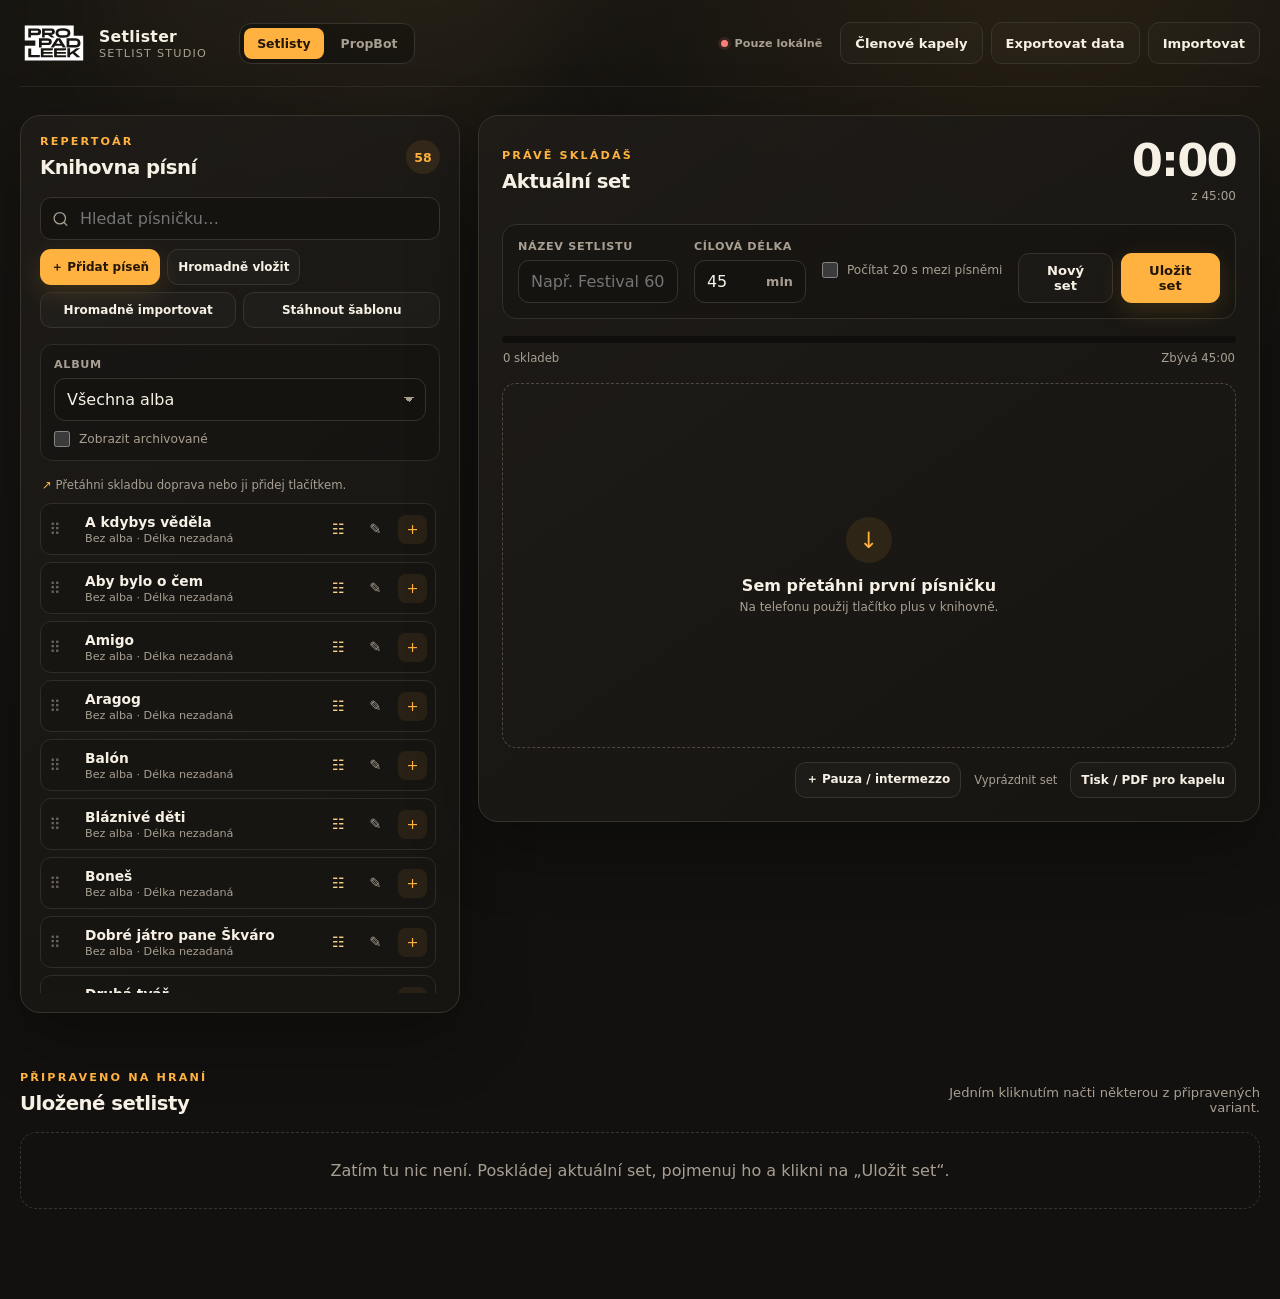
==== setlister/index.html @ b0d1a2d7 "Add PropBot concert index and private chat history" ====
<!doctype html>
<html lang="cs">
<head>
  <meta charset="utf-8">
  <meta name="viewport" content="width=device-width, initial-scale=1">
  <meta name="theme-color" content="#12110f">
  <meta name="description" content="Lokální plánovač koncertních setlistů.">
  <title>Setlister — plánovač setlistů</title>
  <link rel="icon" href="assets/favicon.svg?v=0.3.1" type="image/svg+xml">
  <link rel="stylesheet" href="styles.css?v=0.3.1">
</head>
<body>
  <div class="stage-light" aria-hidden="true"></div>

  <header class="topbar">
    <a class="brand" href="index.html" aria-label="Setlister — domů">
      <img class="brand-logo" src="assets/logo.svg?v=0.3.1" alt="Logo kapely">
      <span>
        <strong>Setlister</strong>
        <small>Setlist studio</small>
      </span>
    </a>
    <nav class="main-nav" aria-label="Hlavní navigace">
      <a href="index.html" class="active" aria-current="page">Setlisty</a>
      <a href="ask.html">PropBot</a>
    </nav>
    <div class="top-actions">
      <span class="sync-status" id="syncStatus" data-state="connecting">Připojuji…</span>
      <button class="button button-ghost" id="manageMembers" type="button">Členové kapely</button>
      <button class="button button-ghost" id="exportData" type="button">Exportovat data</button>
      <label class="button button-ghost file-button">
        Importovat
        <input id="importData" type="file" accept="application/json,.json">
      </label>
    </div>
  </header>

  <main class="page-shell">
    <div class="workspace">
      <aside class="library panel" aria-labelledby="libraryTitle">
        <div class="panel-heading">
          <div>
            <p class="eyebrow">Repertoár</p>
            <h2 id="libraryTitle">Knihovna písní</h2>
          </div>
          <span class="count-badge" id="songLibraryCount">0</span>
        </div>

        <div class="search-wrap">
          <svg aria-hidden="true" viewBox="0 0 24 24"><path d="m21 21-4.35-4.35m2.35-5.65a8 8 0 1 1-16 0 8 8 0 0 1 16 0Z"/></svg>
          <input id="songSearch" type="search" autocomplete="off" placeholder="Hledat písničku…" aria-label="Hledat v knihovně písní">
        </div>

        <div class="library-actions">
          <button class="button button-small button-primary" id="addSong" type="button">＋ Přidat píseň</button>
          <button class="button button-small button-ghost" id="bulkAdd" type="button">Hromadně vložit</button>
        </div>
        <div class="library-import-actions">
          <button class="button button-small button-ghost" id="bulkImport" type="button">Hromadně importovat</button>
          <a class="button button-small button-ghost" href="assets/setlister-sablona-repertoaru.xlsx" download>Stáhnout šablonu</a>
          <input id="bulkImportFile" type="file" accept=".xlsx,application/vnd.openxmlformats-officedocument.spreadsheetml.sheet" hidden>
        </div>

        <div class="library-filters">
          <label class="field album-filter-field">
            <span>Album</span>
            <select id="albumFilter" aria-label="Filtrovat podle alba">
              <option value="">Všechna alba</option>
            </select>
          </label>
          <label class="check-field">
            <input id="showArchived" type="checkbox">
            <span>Zobrazit archivované</span>
          </label>
        </div>

        <p class="drag-tip"><span aria-hidden="true">↗</span> Přetáhni skladbu doprava nebo ji přidej tlačítkem.</p>
        <div class="song-library" id="songLibrary" aria-live="polite"></div>
      </aside>

      <section class="current-set panel" aria-labelledby="currentSetTitle">
        <div class="set-summary">
          <div>
            <p class="eyebrow">Právě skládáš</p>
            <h2 id="currentSetTitle">Aktuální set</h2>
          </div>
          <div class="time-total">
            <strong id="totalTime">0:00</strong>
            <span id="targetStatus">z 45:00</span>
          </div>
        </div>

        <div class="set-controls" aria-label="Nastavení aktuálního setlistu">
          <label class="field set-name-field">
            <span>Název setlistu</span>
            <input id="setName" type="text" maxlength="80" placeholder="Např. Festival 60 min">
          </label>
          <label class="field target-field">
            <span>Cílová délka</span>
            <span class="input-suffix">
              <input id="targetMinutes" type="number" min="1" max="600" step="1" inputmode="numeric" value="45">
              <b>min</b>
            </span>
          </label>
          <label class="check-field gap-control">
            <input id="includeGaps" type="checkbox">
            <span>Počítat 20 s mezi písněmi</span>
          </label>
          <div class="toolbar-buttons">
            <button class="button button-ghost" id="newSet" type="button">Nový set</button>
            <button class="button button-primary" id="saveSet" type="button">Uložit set</button>
          </div>
        </div>

        <div class="progress" aria-hidden="true">
          <span id="progressBar"></span>
        </div>
        <div class="set-meta">
          <span id="setCount">0 skladeb</span>
          <span id="timeDifference">Zbývá 45:00</span>
        </div>

        <ol class="set-list" id="setList" aria-live="polite"></ol>

        <div class="empty-set" id="emptySet">
          <span class="empty-icon" aria-hidden="true">↓</span>
          <strong>Sem přetáhni první písničku</strong>
          <p>Na telefonu použij tlačítko plus v knihovně.</p>
        </div>

        <div class="set-footer">
          <p id="unknownDurations"></p>
          <div class="set-footer-actions">
            <button class="button button-small button-ghost" id="addInterlude" type="button">＋ Pauza / intermezzo</button>
            <button class="text-button danger" id="clearSet" type="button">Vyprázdnit set</button>
            <button class="button button-small button-ghost" id="exportSet" type="button">Tisk / PDF pro kapelu</button>
          </div>
        </div>
      </section>
    </div>

    <section class="saved-section" aria-labelledby="savedTitle">
      <div class="section-heading">
        <div>
          <p class="eyebrow">Připraveno na hraní</p>
          <h2 id="savedTitle">Uložené setlisty</h2>
        </div>
        <p>Jedním kliknutím načti některou z připravených variant.</p>
      </div>
      <div class="saved-grid" id="savedSets"></div>
    </section>
  </main>

  <dialog id="songDialog" class="modal">
    <form method="dialog" id="songForm">
      <div class="modal-heading">
        <div>
          <p class="eyebrow">Repertoár</p>
          <h2 id="songDialogTitle">Přidat píseň</h2>
        </div>
        <button class="modal-close" value="cancel" aria-label="Zavřít" type="submit">×</button>
      </div>
      <label class="field">
        <span>Název písně</span>
        <input id="songTitle" type="text" maxlength="100" required autocomplete="off">
      </label>
      <label class="field song-album-field">
        <span>Album</span>
        <input id="songAlbum" type="text" maxlength="100" placeholder="Např. První deska" autocomplete="off">
      </label>
      <div class="duration-fields">
        <label class="field">
          <span>Minuty</span>
          <input id="songMinutes" type="number" min="0" max="59" value="3" inputmode="numeric" required>
        </label>
        <span class="duration-separator">:</span>
        <label class="field">
          <span>Sekundy</span>
          <input id="songSeconds" type="number" min="0" max="59" value="30" inputmode="numeric" required>
        </label>
      </div>
      <p class="form-error" id="songError" role="alert"></p>
      <div class="modal-actions">
        <button class="button button-danger" id="deleteSong" value="delete" type="submit" hidden>Smazat píseň</button>
        <button class="button button-danger archive-song-button" id="archiveSong" value="archive" type="submit" hidden>Archivovat píseň</button>
        <button class="button button-ghost" value="cancel" type="submit">Zrušit</button>
        <button class="button button-primary" id="confirmSong" value="default" type="submit">Uložit píseň</button>
      </div>
    </form>
  </dialog>

  <dialog id="interludeDialog" class="modal">
    <form method="dialog" id="interludeForm">
      <div class="modal-heading">
        <div>
          <p class="eyebrow">Průběh koncertu</p>
          <h2>Přidat pauzu / intermezzo</h2>
        </div>
        <button class="modal-close" value="cancel" aria-label="Zavřít" type="submit">×</button>
      </div>
      <label class="field">
        <span>Název</span>
        <input id="interludeTitle" type="text" maxlength="100" value="Pauza" placeholder="Např. Moderování, výměna nástrojů">
      </label>
      <div class="duration-fields">
        <label class="field">
          <span>Minuty</span>
          <input id="interludeMinutes" type="number" min="0" max="59" value="1" inputmode="numeric" required>
        </label>
        <span class="duration-separator">:</span>
        <label class="field">
          <span>Sekundy</span>
          <input id="interludeSeconds" type="number" min="0" max="59" value="0" inputmode="numeric" required>
        </label>
      </div>
      <p class="form-error" id="interludeError" role="alert"></p>
      <div class="modal-actions">
        <button class="button button-ghost" value="cancel" type="submit">Zrušit</button>
        <button class="button button-primary" value="default" type="submit">Přidat do setu</button>
      </div>
    </form>
  </dialog>

  <dialog id="bulkDialog" class="modal modal-wide">
    <form method="dialog" id="bulkForm">
      <div class="modal-heading">
        <div>
          <p class="eyebrow">Rychlé naplnění</p>
          <h2>Hromadně vložit písně</h2>
        </div>
        <button class="modal-close" value="cancel" aria-label="Zavřít" type="submit">×</button>
      </div>
      <p class="modal-help">Každou píseň dej na nový řádek ve formátu <code>Název | 3:45 | Album</code>. Čas i album můžeš vynechat.</p>
      <label class="field">
        <span>Seznam písní</span>
        <textarea id="bulkSongs" rows="10" placeholder="Nová píseň | 3:45 | První deska&#10;Druhá píseň | 4:10 | Druhá deska&#10;Intro"></textarea>
      </label>
      <p class="form-error" id="bulkError" role="alert"></p>
      <div class="modal-actions">
        <button class="button button-ghost" value="cancel" type="submit">Zrušit</button>
        <button class="button button-primary" value="default" type="submit">Přidat do knihovny</button>
      </div>
    </form>
  </dialog>

  <dialog id="notesDialog" class="modal modal-wide notes-modal">
    <form method="dialog" id="notesForm">
      <div class="modal-heading">
        <div>
          <p class="eyebrow">Individuální příprava</p>
          <h2 id="notesSongTitle">Poznámky ke skladbě</h2>
        </div>
        <button class="modal-close" value="cancel" aria-label="Zavřít" type="submit">×</button>
      </div>

      <div class="member-tabs" id="memberTabs" role="tablist" aria-label="Členové kapely"></div>

      <div class="member-note-form">
        <label class="field" id="noteCapoField">
          <span>Kapo</span>
          <select id="noteCapo">
            <option value="K0">K0</option>
            <option value="K1">K1</option>
            <option value="K2">K2</option>
            <option value="K3">K3</option>
            <option value="K4">K4</option>
            <option value="K5">K5</option>
            <option value="K6">K6</option>
            <option value="K7">K7</option>
            <option value="K8">K8</option>
            <option value="K9">K9</option>
            <option value="K10">K10</option>
            <option value="K11">K11</option>
            <option value="K12">K12</option>
          </select>
        </label>
        <label class="field" id="noteInstrumentField">
          <span>Nástroj</span>
          <select id="noteInstrument"></select>
        </label>
        <label class="field" id="noteSoundField">
          <span>Zvuk / preset</span>
          <input id="noteSound" type="text" maxlength="100" placeholder="Např. Preset 12 — Crunch" autocomplete="off">
        </label>
        <label class="field note-text-field">
          <span>Vlastní pokyn</span>
          <textarea id="noteText" rows="3" maxlength="500" placeholder="Např. náklep, podat kytaru nebo jiný pokyn ke skladbě"></textarea>
        </label>
      </div>

      <p class="note-help" id="noteTransitionHelp">Aplikace hlídá poslední kapo každého nástroje a potřebnou změnu automaticky vloží mezi skladby.</p>
      <div class="modal-actions">
        <button class="button button-ghost" value="cancel" type="submit">Zrušit</button>
        <button class="button button-primary" value="default" type="submit">Uložit poznámky</button>
      </div>
    </form>
  </dialog>

  <dialog id="membersDialog" class="modal modal-wide">
    <form method="dialog" id="membersForm">
      <div class="modal-heading">
        <div>
          <p class="eyebrow">Kapela</p>
          <h2>Členové kapely</h2>
        </div>
        <button class="modal-close" value="cancel" aria-label="Zavřít" type="submit">×</button>
      </div>
      <p class="modal-help">U každého člena nastav jméno, výchozí nástroj a případně další nástroje. Výchozí nástroj se použije, pokud u skladby není vybraná změna.</p>
      <div class="member-rows" id="memberRows"></div>
      <button class="button button-small button-ghost add-member-button" id="addMember" type="button">＋ Přidat člena</button>
      <p class="form-error" id="membersError" role="alert"></p>
      <div class="modal-actions">
        <button class="button button-ghost" value="cancel" type="submit">Zrušit</button>
        <button class="button button-primary" value="default" type="submit">Uložit členy</button>
      </div>
    </form>
  </dialog>

  <dialog id="exportDialog" class="modal modal-wide">
    <form method="dialog" id="exportForm">
      <div class="modal-heading">
        <div>
          <p class="eyebrow">Tisk a PDF</p>
          <h2>Exportovat setlist</h2>
        </div>
        <button class="modal-close" value="cancel" aria-label="Zavřít" type="submit">×</button>
      </div>

      <fieldset class="export-options">
        <legend>Typ sestavy</legend>
        <label class="option-card">
          <input type="radio" name="exportMode" value="individual" checked>
          <span><strong>Individuální stránky</strong><small>Zaškrtnutí členové dostanou stránku se svými poznámkami. Pro ostatní se automaticky navrhnou čisté kopie.</small></span>
        </label>
        <label class="option-card">
          <input type="radio" name="exportMode" value="common">
          <span><strong>Pouze čistý setlist</strong><small>Bez individuálních pokynů. Výchozí počet je 6 kusů.</small></span>
        </label>
      </fieldset>

      <fieldset class="export-members" id="exportMembersFieldset">
        <legend>Kdo dostane individuální stránku</legend>
        <div class="export-member-list" id="exportMemberList"></div>
      </fieldset>

      <label class="clean-copy-control" for="cleanCopyCount">
        <span><strong>Počet čistých setlistů</strong><small>Bez poznámek a osobních pokynů.</small></span>
        <input id="cleanCopyCount" type="number" min="0" max="50" step="1" value="0">
      </label>
      <p class="modal-help export-help">Pokud vestavěný prohlížeč neotevře tiskové okno, stáhni tiskovou sestavu. V otevřeném souboru pak zvolíš Tisk / Uložit jako PDF.</p>
      <p class="form-error" id="exportError" role="alert"></p>
      <div class="modal-actions">
        <button class="button button-ghost" value="cancel" type="submit">Zrušit</button>
        <button class="button button-ghost" id="downloadPrintFile" type="button">Stáhnout tiskovou sestavu</button>
        <button class="button button-primary" value="default" type="submit">Tisk / uložit PDF</button>
      </div>
    </form>
  </dialog>

  <div id="printArea" aria-hidden="true"></div>

  <div class="toast" id="toast" role="status" aria-live="polite"></div>
  <script src="assets/vendor/spreadsheet-reader.js?v=0.3.1"></script>
  <script src="app.js?v=0.3.1"></script>
</body>
</html>
---- setlister/styles.css ----
:root {
  color-scheme: dark;
  --bg: #12110f;
  --panel: #1b1916;
  --panel-soft: #211e1a;
  --panel-raised: #29251f;
  --line: #38332b;
  --line-bright: #51493d;
  --text: #f7f0e4;
  --muted: #a89f92;
  --accent: #ffb23f;
  --accent-light: #ffd18b;
  --accent-ink: #251708;
  --green: #70d9a0;
  --danger: #ff817a;
  --shadow: 0 24px 70px rgb(0 0 0 / 32%);
  --radius: 20px;
}

* { box-sizing: border-box; }

[hidden] { display: none !important; }

html { scroll-behavior: smooth; }

body {
  margin: 0;
  min-width: 320px;
  min-height: 100vh;
  color: var(--text);
  background:
    radial-gradient(circle at 82% -5%, rgb(255 178 63 / 9%), transparent 31rem),
    linear-gradient(150deg, #171511 0%, var(--bg) 45%);
  font-family: Inter, ui-sans-serif, system-ui, -apple-system, BlinkMacSystemFont, "Segoe UI", sans-serif;
}

button, input, textarea, select { font: inherit; }
button, label.file-button { -webkit-tap-highlight-color: transparent; }
button { cursor: pointer; }

.stage-light {
  position: fixed;
  z-index: -1;
  top: -260px;
  left: 7vw;
  width: 420px;
  height: 660px;
  opacity: .18;
  pointer-events: none;
  transform: rotate(20deg);
  background: linear-gradient(to bottom, rgb(255 193 91 / 65%), transparent 76%);
  filter: blur(70px);
}

.topbar {
  display: flex;
  align-items: center;
  justify-content: space-between;
  width: min(1320px, calc(100% - 40px));
  margin: 0 auto;
  padding: 22px 0;
  border-bottom: 1px solid rgb(255 255 255 / 7%);
}

.brand {
  display: inline-flex;
  align-items: center;
  gap: 11px;
  color: var(--text);
  text-decoration: none;
}

.brand-logo {
  display: block;
  width: 68px;
  height: 42px;
  object-fit: contain;
}

.brand strong, .brand small { display: block; }
.brand strong { font-size: .98rem; letter-spacing: .02em; }
.brand small { margin-top: 1px; color: var(--muted); font-size: .7rem; letter-spacing: .11em; text-transform: uppercase; }

.top-actions { display: flex; flex-wrap: wrap; justify-content: flex-end; gap: 8px; }
.main-nav { display: flex; align-items: center; gap: 4px; margin: 0 auto 0 32px; padding: 4px; border: 1px solid var(--line); border-radius: 12px; background: rgb(10 9 8 / 35%); }
.main-nav a { border-radius: 8px; padding: 8px 13px; color: var(--muted); font-size: .78rem; font-weight: 800; text-decoration: none; }
.main-nav a:hover { color: var(--text); }
.main-nav a.active { color: var(--accent-ink); background: var(--accent); }
.sync-status { display: inline-flex; min-height: 42px; align-items: center; gap: 7px; padding: 0 10px; color: var(--muted); font-size: .7rem; font-weight: 750; }
.sync-status::before { width: 7px; height: 7px; border-radius: 50%; background: #8d857a; content: ""; box-shadow: 0 0 0 3px rgb(141 133 122 / 12%); }
.sync-status[data-state="online"]::before { background: var(--green); box-shadow: 0 0 0 3px rgb(112 217 160 / 12%); }
.sync-status[data-state="saving"]::before { background: var(--accent); box-shadow: 0 0 0 3px rgb(255 178 63 / 13%); }
.sync-status[data-state="offline"]::before { background: var(--danger); box-shadow: 0 0 0 3px rgb(255 129 122 / 12%); }
.file-button { position: relative; overflow: hidden; cursor: pointer; }
.file-button input { position: absolute; width: 1px; height: 1px; opacity: 0; }

.page-shell {
  width: min(1320px, calc(100% - 40px));
  margin: 0 auto;
  padding: 28px 0 90px;
}

.eyebrow {
  margin: 0 0 8px;
  color: var(--accent);
  font-size: .7rem;
  font-weight: 850;
  letter-spacing: .19em;
  text-transform: uppercase;
}

h2, p { margin-top: 0; }
h2 { margin-bottom: 0; font-size: 1.23rem; letter-spacing: -.025em; }

.panel {
  border: 1px solid var(--line);
  border-radius: var(--radius);
  background: linear-gradient(145deg, rgb(31 28 24 / 96%), rgb(23 21 18 / 98%));
  box-shadow: var(--shadow);
}

.set-controls {
  display: grid;
  grid-template-columns: minmax(160px, 1fr) 112px minmax(145px, auto) auto;
  align-items: end;
  gap: 16px;
  margin: 21px 0 0;
  padding: 15px;
  border: 1px solid #332f29;
  border-radius: 14px;
  background: rgb(10 9 8 / 23%);
}
.gap-control { align-self: center; padding-bottom: 2px; }

.field { display: grid; gap: 7px; }
.field > span:first-child { color: var(--muted); font-size: .7rem; font-weight: 750; letter-spacing: .06em; text-transform: uppercase; }

input, textarea, select {
  width: 100%;
  border: 1px solid var(--line);
  border-radius: 11px;
  padding: 11px 12px;
  color: var(--text);
  background: #141310;
  outline: none;
  transition: border-color .16s ease, box-shadow .16s ease;
}

input:focus, textarea:focus { border-color: var(--accent); box-shadow: 0 0 0 3px rgb(255 178 63 / 10%); }
textarea { resize: vertical; line-height: 1.5; }
select {
  appearance: none;
  padding-right: 32px;
  background-image:
    linear-gradient(45deg, transparent 50%, var(--muted) 50%),
    linear-gradient(135deg, var(--muted) 50%, transparent 50%);
  background-position: calc(100% - 16px) 50%, calc(100% - 11px) 50%;
  background-repeat: no-repeat;
  background-size: 5px 5px, 5px 5px;
}
.input-suffix { position: relative; display: block; }
.input-suffix input { padding-right: 48px; }
.input-suffix b { position: absolute; top: 50%; right: 13px; color: var(--muted); font-size: .8rem; transform: translateY(-50%); }

.autocomplete { position: relative; min-width: 0; }
.autocomplete-menu {
  position: absolute;
  z-index: 30;
  top: calc(100% + 6px);
  right: 0;
  left: 0;
  max-height: 218px;
  overflow-y: auto;
  border: 1px solid var(--line-bright);
  border-radius: 12px;
  padding: 5px;
  background: #201d19;
  box-shadow: 0 18px 45px rgb(0 0 0 / 55%);
  scrollbar-color: var(--line-bright) transparent;
}
.autocomplete-menu[hidden] { display: none; }
.autocomplete-option {
  display: block;
  width: 100%;
  border: 0;
  border-radius: 8px;
  padding: 9px 10px;
  color: var(--text);
  background: transparent;
  font-size: .8rem;
  line-height: 1.25;
  text-align: left;
  cursor: pointer;
}
.autocomplete-option:hover, .autocomplete-option.active {
  color: var(--accent-ink);
  background: var(--accent);
}

.button {
  display: inline-flex;
  min-height: 42px;
  align-items: center;
  justify-content: center;
  border: 1px solid transparent;
  border-radius: 11px;
  padding: 9px 14px;
  color: var(--text);
  background: transparent;
  font-size: .82rem;
  font-weight: 800;
  text-decoration: none;
  transition: transform .15s ease, border-color .15s ease, background .15s ease;
}

.button:hover { transform: translateY(-1px); }
.button-primary { color: var(--accent-ink); background: var(--accent); box-shadow: 0 8px 24px rgb(255 178 63 / 15%); }
.button-primary:hover { background: var(--accent-light); }
.button-danger { border-color: rgb(255 129 122 / 32%); color: var(--danger); background: rgb(255 129 122 / 7%); }
.button-danger:hover { border-color: var(--danger); background: rgb(255 129 122 / 11%); }
.button-ghost { border-color: var(--line); background: rgb(255 255 255 / 2%); }
.button-ghost:hover { border-color: var(--line-bright); background: rgb(255 255 255 / 4%); }
.button-small { min-height: 36px; padding: 7px 10px; font-size: .75rem; }
.toolbar-buttons { display: flex; gap: 8px; }
.sr-only { position: absolute; width: 1px; height: 1px; overflow: hidden; clip: rect(0, 0, 0, 0); white-space: nowrap; }

.workspace {
  display: grid;
  grid-template-columns: minmax(300px, .72fr) minmax(520px, 1.28fr);
  gap: 18px;
  align-items: start;
}

.library, .current-set { min-height: 650px; }
.library { padding: 19px; }
.panel-heading, .set-summary, .section-heading, .modal-heading { display: flex; align-items: center; justify-content: space-between; gap: 16px; }
.count-badge { display: grid; min-width: 34px; height: 34px; padding: 0 8px; place-items: center; border-radius: 100px; color: var(--accent); background: rgb(255 178 63 / 10%); font-size: .78rem; font-weight: 850; }

.search-wrap { position: relative; margin-top: 18px; }
.search-wrap svg { position: absolute; top: 50%; left: 12px; width: 17px; fill: none; stroke: var(--muted); stroke-linecap: round; stroke-width: 1.8; transform: translateY(-50%); }
.search-wrap input { padding-left: 39px; }
.library-actions { display: flex; gap: 7px; margin-top: 9px; }
.library-import-actions { display: grid; grid-template-columns: 1fr 1fr; gap: 7px; margin-top: 7px; }
.library-import-actions .button { text-align: center; }
.library-filters {
  display: grid;
  grid-template-columns: 1fr;
  gap: 10px;
  margin-top: 16px;
  padding: 13px;
  border: 1px solid #302c26;
  border-radius: 12px;
  background: rgb(8 7 6 / 20%);
}
.album-filter-field select { min-height: 41px; }
.check-field { display: flex; align-items: center; gap: 9px; color: var(--muted); font-size: .76rem; cursor: pointer; }
.check-field input { width: 16px; height: 16px; margin: 0; accent-color: var(--accent); }
.drag-tip { margin: 17px 2px 11px; color: var(--muted); font-size: .73rem; }
.drag-tip span { color: var(--accent); }

.song-library { display: grid; max-height: 490px; gap: 7px; overflow-y: auto; padding-right: 4px; scrollbar-color: var(--line-bright) transparent; }
.library-song {
  display: grid;
  grid-template-columns: 28px minmax(0, 1fr) auto auto auto;
  align-items: center;
  gap: 8px;
  min-height: 52px;
  padding: 7px 8px;
  border: 1px solid #302c26;
  border-radius: 11px;
  background: #171512;
  transition: border-color .15s ease, transform .15s ease, opacity .15s ease;
}

.library-song:hover { border-color: var(--line-bright); transform: translateX(2px); }
.library-song.archived { border-style: dashed; background: rgb(20 18 16 / 65%); }
.library-song.archived { opacity: .68; }
.drag-handle { color: #6d655b; font-size: 1rem; letter-spacing: -2px; cursor: grab; user-select: none; }
.song-info { min-width: 0; }
.song-info strong { display: block; overflow: hidden; font-size: .86rem; font-weight: 720; text-overflow: ellipsis; white-space: nowrap; }
.song-info small { display: block; margin-top: 2px; color: var(--muted); font-size: .7rem; font-variant-numeric: tabular-nums; }
.archive-badge { color: var(--danger); font-weight: 760; }
.song-icon-button {
  display: grid;
  width: 29px;
  height: 29px;
  place-items: center;
  border: 1px solid transparent;
  border-radius: 8px;
  color: var(--muted);
  background: transparent;
  font-size: .9rem;
}
.song-icon-button:hover { border-color: var(--line); color: var(--text); background: var(--panel-raised); }
.song-icon-button.add { color: var(--accent); background: rgb(255 178 63 / 8%); }
.song-icon-button.notes { position: relative; color: var(--accent-light); }
.song-icon-button.notes.has-notes::after {
  content: attr(data-count);
  position: absolute;
  top: -5px;
  right: -5px;
  display: grid;
  min-width: 15px;
  height: 15px;
  place-items: center;
  border-radius: 20px;
  color: var(--accent-ink);
  background: var(--accent);
  font-size: .55rem;
  font-weight: 900;
}
.song-icon-button:disabled { cursor: default; opacity: .4; }

.current-set { padding: 23px; }
.time-total { text-align: right; }
.time-total strong { display: block; font-size: clamp(1.9rem, 4vw, 2.8rem); line-height: 1; letter-spacing: -.04em; font-variant-numeric: tabular-nums; }
.time-total span { display: block; margin-top: 5px; color: var(--muted); font-size: .75rem; }
.progress { height: 7px; margin-top: 17px; overflow: hidden; border-radius: 100px; background: #0f0e0c; }
.progress span { display: block; width: 0; height: 100%; border-radius: inherit; background: linear-gradient(90deg, #e69527, var(--accent-light)); transition: width .28s ease, background .2s ease; }
.progress span.over { background: linear-gradient(90deg, #ec745f, var(--danger)); }
.set-meta { display: flex; justify-content: space-between; margin: 8px 1px 18px; color: var(--muted); font-size: .73rem; }
.set-meta .over { color: var(--danger); }
.set-meta .ready { color: var(--green); }

.set-list { display: grid; gap: 8px; margin: 0; padding: 0; list-style: none; counter-reset: set-order; }
.set-song {
  display: grid;
  grid-template-columns: 34px 30px minmax(0, 1fr) auto auto auto;
  align-items: center;
  gap: 9px;
  min-height: 60px;
  padding: 8px 10px;
  border: 1px solid #39342d;
  border-radius: 12px;
  background: linear-gradient(100deg, #1b1916, #181613);
  counter-increment: set-order;
  transition: transform .15s ease, border-color .15s ease, opacity .15s ease;
}
.set-song::before { content: counter(set-order, decimal-leading-zero); color: #81786c; font-size: .72rem; font-variant-numeric: tabular-nums; text-align: center; }
.set-interlude { border-style: dashed; border-color: #72624c; background: rgb(255 178 63 / 5%); }
.set-interlude::before { content: "—"; color: var(--accent); }
.set-interlude .set-song-title strong { color: var(--accent-light); }
.set-song.dragging, .library-song.dragging { opacity: .3; }
.set-song.drop-before { border-top-color: var(--accent); box-shadow: 0 -4px 0 -2px var(--accent); }
.set-song .drag-handle { text-align: center; }
.set-song-title { min-width: 0; }
.set-song-title strong { display: block; overflow: hidden; font-size: .91rem; text-overflow: ellipsis; white-space: nowrap; }
.set-song-title small { color: var(--muted); font-size: .7rem; }
.set-song-title small .note-count { color: var(--accent-light); }
.set-duration { min-width: 48px; color: var(--accent-light); font-size: .83rem; font-weight: 750; font-variant-numeric: tabular-nums; text-align: right; }
.set-actions { display: flex; gap: 3px; }
.set-actions .edit { border-color: #65523a; color: var(--accent-light); }
.move-buttons { display: flex; gap: 2px; }
.move-buttons button { width: 26px; height: 27px; }
.transition-row {
  display: grid;
  grid-template-columns: 28px 1fr;
  align-items: start;
  gap: 9px;
  margin: -1px 14px;
  padding: 8px 11px;
  border-left: 2px solid var(--accent);
  color: var(--accent-light);
  background: rgb(255 178 63 / 6%);
  font-size: .7rem;
  line-height: 1.45;
}
.transition-row::before { content: "↻"; color: var(--accent); font-size: .92rem; font-weight: 900; }
.transition-row strong { color: var(--text); }

.empty-set {
  display: grid;
  min-height: 365px;
  place-content: center;
  justify-items: center;
  border: 1px dashed var(--line-bright);
  border-radius: 14px;
  color: var(--muted);
  text-align: center;
  transition: border-color .15s ease, background .15s ease;
}
.empty-set.hidden { display: none; }
.empty-set.drag-active, .current-set.drag-active { border-color: var(--accent); background-color: rgb(255 178 63 / 3%); }
.empty-icon { display: grid; width: 46px; height: 46px; margin-bottom: 13px; place-items: center; border-radius: 50%; color: var(--accent); background: rgb(255 178 63 / 9%); font-size: 1.4rem; }
.empty-set strong { color: var(--text); }
.empty-set p { margin: 5px 0 0; font-size: .75rem; }
.set-footer { display: flex; min-height: 38px; align-items: end; justify-content: space-between; gap: 15px; margin-top: 12px; }
.set-footer p { margin: 0; color: var(--muted); font-size: .7rem; }
.set-footer-actions { display: flex; align-items: center; gap: 13px; }
.text-button { border: 0; padding: 5px 0; color: var(--muted); background: transparent; font-size: .72rem; }
.text-button:hover { color: var(--text); }
.text-button.danger:hover { color: var(--danger); }

.saved-section { padding-top: 58px; }
.section-heading { align-items: end; margin-bottom: 17px; }
.section-heading > p { max-width: 360px; margin-bottom: 0; color: var(--muted); font-size: .82rem; text-align: right; }
.saved-grid { display: grid; grid-template-columns: repeat(3, 1fr); gap: 13px; }
.saved-card {
  display: grid;
  min-height: 180px;
  border: 1px solid var(--line);
  border-radius: 16px;
  padding: 17px;
  background: linear-gradient(145deg, var(--panel-soft), #171512);
  box-shadow: 0 16px 40px rgb(0 0 0 / 18%);
}
.saved-card.active { border-color: rgb(255 178 63 / 50%); }
.saved-card-head { display: flex; justify-content: space-between; gap: 12px; }
.saved-card h3 { overflow: hidden; margin: 0; font-size: 1rem; text-overflow: ellipsis; white-space: nowrap; }
.saved-card small { color: var(--muted); font-size: .69rem; }
.saved-card-time { margin: 17px 0 8px; font-size: 1.7rem; font-weight: 850; letter-spacing: -.04em; font-variant-numeric: tabular-nums; }
.saved-card-meta { color: var(--muted); font-size: .72rem; }
.saved-card-actions { display: flex; align-items: end; gap: 7px; margin-top: 16px; }
.saved-card-actions .button { flex: 1; min-height: 36px; }
.empty-saved { grid-column: 1 / -1; padding: 28px; border: 1px dashed var(--line); border-radius: 16px; color: var(--muted); text-align: center; }

.modal {
  width: min(480px, calc(100% - 28px));
  border: 1px solid var(--line-bright);
  border-radius: 19px;
  padding: 0;
  color: var(--text);
  background: #1c1a17;
  box-shadow: 0 30px 100px rgb(0 0 0 / 65%);
}
.modal::backdrop { background: rgb(7 6 5 / 76%); backdrop-filter: blur(5px); }
.modal form { padding: 22px; }
.modal-wide { width: min(620px, calc(100% - 28px)); }
.notes-modal { width: min(760px, calc(100% - 28px)); }
.modal-heading { margin-bottom: 21px; }
.modal-close { width: 34px; height: 34px; border: 1px solid var(--line); border-radius: 10px; color: var(--muted); background: transparent; font-size: 1.25rem; }
.duration-fields { display: grid; grid-template-columns: 1fr auto 1fr; align-items: end; gap: 11px; margin-top: 14px; }
.duration-separator { padding-bottom: 9px; color: var(--accent); font-size: 1.5rem; font-weight: 850; }
.modal-help { margin-bottom: 17px; color: var(--muted); font-size: .8rem; line-height: 1.55; }
.song-album-field { margin-top: 14px; }
code { color: var(--accent-light); }
.modal-actions { display: flex; justify-content: flex-end; gap: 8px; margin-top: 20px; }
.archive-song-button { margin-right: auto; }
.form-error { min-height: 17px; margin: 9px 0 -5px; color: var(--danger); font-size: .75rem; }

.member-tabs {
  display: flex;
  gap: 7px;
  margin: -4px 0 19px;
  padding-bottom: 4px;
  overflow-x: auto;
  scrollbar-color: var(--line-bright) transparent;
}
.member-tab {
  flex: none;
  border: 1px solid var(--line);
  border-radius: 100px;
  padding: 8px 13px;
  color: var(--muted);
  background: #151310;
  font-size: .76rem;
  font-weight: 800;
}
.member-tab.active { border-color: var(--accent); color: var(--accent-ink); background: var(--accent); }
.member-tab.has-note:not(.active) { color: var(--accent-light); border-color: rgb(255 178 63 / 35%); }
.member-note-form { display: grid; grid-template-columns: .65fr 1fr 1fr; gap: 13px; }
.note-text-field { grid-column: 1 / -1; }
.note-help { margin: 13px 0 0; color: var(--muted); font-size: .72rem; line-height: 1.45; }

.member-rows { display: grid; gap: 12px; }
.member-row { display: grid; grid-template-columns: 34px 1fr; align-items: start; gap: 10px; border: 1px solid var(--line); border-radius: 13px; padding: 12px; background: rgb(255 255 255 / 2%); }
.member-row-content { display: grid; gap: 12px; min-width: 0; }
.member-number { display: grid; width: 30px; height: 30px; place-items: center; border-radius: 50%; color: var(--accent); background: rgb(255 178 63 / 9%); font-size: .7rem; font-weight: 850; }
.member-instruments { display: grid; gap: 8px; }
.member-instruments-title { color: var(--muted); font-size: .65rem; font-weight: 800; letter-spacing: .08em; text-transform: uppercase; }
.member-instrument-list { display: flex; flex-wrap: wrap; gap: 6px; }
.member-instrument { display: inline-flex; align-items: center; gap: 3px; border: 1px solid var(--line); border-radius: 9px; padding: 6px 7px; background: var(--panel-soft); }
.member-instrument label { display: inline-flex; align-items: center; gap: 6px; cursor: pointer; }
.member-instrument input { margin: 0; accent-color: var(--accent); }
.member-instrument span { font-size: .73rem; }
.member-instrument .song-icon-button { width: 22px; height: 22px; border: 0; }
.member-instrument-add { display: grid; grid-template-columns: minmax(0, 1fr) 34px; align-items: start; gap: 7px; }
.member-instrument-add .song-icon-button { width: 34px; height: 34px; }
.add-member-button { margin-top: 11px; }

.export-options, .export-members {
  display: grid;
  gap: 8px;
  margin: 0;
  border: 0;
  padding: 0;
}
.export-members { margin-top: 19px; }
.export-options legend, .export-members legend { margin-bottom: 8px; color: var(--muted); font-size: .7rem; font-weight: 800; letter-spacing: .08em; text-transform: uppercase; }
.option-card {
  display: flex;
  align-items: flex-start;
  gap: 11px;
  border: 1px solid var(--line);
  border-radius: 12px;
  padding: 12px;
  cursor: pointer;
}
.option-card:has(input:checked) { border-color: rgb(255 178 63 / 60%); background: rgb(255 178 63 / 6%); }
.option-card input { width: 17px; height: 17px; margin: 2px 0 0; accent-color: var(--accent); }
.option-card span { display: grid; gap: 3px; }
.option-card strong { font-size: .82rem; }
.option-card small { color: var(--muted); font-size: .72rem; line-height: 1.4; }
.export-member-list { display: grid; grid-template-columns: repeat(3, 1fr); gap: 7px; }
.export-member-check { display: flex; align-items: center; gap: 8px; border: 1px solid var(--line); border-radius: 10px; padding: 9px; color: var(--muted); font-size: .76rem; cursor: pointer; }
.export-member-check input { width: 16px; height: 16px; margin: 0; accent-color: var(--accent); }
.export-member-copy { display: grid; gap: 1px; }
.export-member-copy strong { color: var(--text); font-size: .76rem; }
.export-member-copy small { color: var(--muted); font-size: .65rem; }
.clean-copy-control { display: flex; align-items: center; justify-content: space-between; gap: 18px; margin-top: 14px; border: 1px solid var(--line); border-radius: 12px; padding: 12px; }
.clean-copy-control > span { display: grid; gap: 3px; }
.clean-copy-control strong { font-size: .82rem; }
.clean-copy-control small { color: var(--muted); font-size: .7rem; }
.clean-copy-control input { width: 82px; text-align: center; font-weight: 850; }

#printArea { display: none; }

.toast {
  position: fixed;
  z-index: 20;
  right: 22px;
  bottom: 22px;
  max-width: min(360px, calc(100% - 44px));
  border: 1px solid var(--line-bright);
  border-radius: 12px;
  padding: 12px 15px;
  opacity: 0;
  color: var(--text);
  background: #29251f;
  box-shadow: var(--shadow);
  font-size: .8rem;
  pointer-events: none;
  transform: translateY(10px);
  transition: opacity .2s ease, transform .2s ease;
}
.toast.visible { opacity: 1; transform: translateY(0); }

/* Read-only Gmail assistant */
.ask-shell { width: min(960px, calc(100% - 40px)); margin: 0 auto; padding: 44px 0 70px; }
.assistant-intro { max-width: 680px; margin: 0 auto 26px; text-align: center; }
.assistant-intro h1 { margin: 0; font-size: clamp(2rem, 6vw, 3.8rem); letter-spacing: -.055em; }
.assistant-intro > p:last-child { max-width: 600px; margin: 14px auto 0; color: var(--muted); line-height: 1.55; }
.readonly-badge { display: inline-flex; min-height: 42px; align-items: center; gap: 7px; padding: 0 11px; border: 1px solid rgb(112 217 160 / 20%); border-radius: 11px; color: var(--green); background: rgb(112 217 160 / 6%); font-size: .72rem; font-weight: 800; }
.readonly-badge span { font-size: .55rem; }
.admin-gear { display: grid; width: 36px; height: 36px; place-items: center; border: 0; border-radius: 10px; color: #6f685f; background: transparent; font-size: 1.05rem; opacity: .62; }
.admin-gear:hover { color: var(--accent-light); background: rgb(255 255 255 / 4%); opacity: 1; }
.connection-panel { margin-bottom: 18px; padding: 20px; }
.connection-help { margin: 12px 0 17px; color: var(--muted); font-size: .8rem; line-height: 1.5; }
.configuration-warning { margin-bottom: 13px; border: 1px solid rgb(255 178 63 / 24%); border-radius: 11px; padding: 11px 13px; color: var(--accent-light); background: rgb(255 178 63 / 6%); font-size: .76rem; line-height: 1.45; }
.account-list { display: grid; gap: 8px; }
.account-row { display: grid; grid-template-columns: minmax(0, 1fr) auto auto; align-items: center; gap: 13px; border: 1px solid var(--line); border-radius: 12px; padding: 10px 12px; background: #171512; }
.account-identity { display: flex; min-width: 0; align-items: center; gap: 11px; }
.account-identity > div { min-width: 0; }
.account-identity strong, .account-identity small { display: block; overflow: hidden; text-overflow: ellipsis; white-space: nowrap; }
.account-identity strong { font-size: .83rem; }
.account-identity small { margin-top: 3px; color: var(--muted); font-size: .67rem; }
.account-icon { display: grid; width: 34px; height: 34px; flex: 0 0 auto; place-items: center; border-radius: 50%; color: var(--accent-ink); background: var(--accent); font-size: .78rem; font-weight: 900; }
.account-state { color: var(--green); font-size: .68rem; font-weight: 800; }
.account-state.error { color: var(--danger); }
.account-remove { border: 0; padding: 6px; color: var(--muted); background: none; font-size: .68rem; }
.account-remove:hover { color: var(--danger); }
.account-empty { border: 1px dashed var(--line); border-radius: 12px; padding: 19px; text-align: center; }
.account-empty strong { font-size: .83rem; }
.account-empty p { margin: 5px 0 0; color: var(--muted); font-size: .72rem; }
.connection-actions { display: flex; align-items: center; gap: 12px; margin-top: 13px; }
.connection-actions span { color: var(--muted); font-size: .7rem; }
.chat-panel { overflow: hidden; }
.quick-prompts { display: flex; gap: 7px; overflow-x: auto; padding: 15px 17px; border-bottom: 1px solid var(--line); scrollbar-width: thin; }
.quick-prompts button { flex: 0 0 auto; border: 1px solid var(--line); border-radius: 100px; padding: 8px 11px; color: var(--muted); background: rgb(255 255 255 / 2%); font-size: .72rem; font-weight: 750; }
.quick-prompts button:hover { border-color: var(--accent); color: var(--accent-light); background: rgb(255 178 63 / 6%); }
.chat-messages { display: flex; min-height: 410px; max-height: 62vh; flex-direction: column; gap: 22px; overflow-y: auto; padding: 28px; scrollbar-color: var(--line-bright) transparent; }
.welcome-message { display: flex; max-width: 570px; align-items: flex-start; gap: 12px; margin: auto; text-align: left; }
.welcome-message strong { font-size: 1.1rem; }
.welcome-message p { margin: 6px 0 0; color: var(--muted); line-height: 1.5; }
.assistant-mark { display: grid; width: 32px; height: 32px; flex: 0 0 auto; place-items: center; border: 1px solid rgb(255 178 63 / 28%); border-radius: 10px; color: var(--accent); background: rgb(255 178 63 / 7%); font-weight: 900; }
.chat-message { display: flex; max-width: 82%; gap: 10px; }
.user-message { align-self: flex-end; justify-content: flex-end; }
.assistant-message { align-self: flex-start; }
.assistant-content { min-width: 0; }
.message-bubble { border-radius: 15px; padding: 12px 15px; font-size: .88rem; line-height: 1.55; white-space: pre-wrap; }
.user-message .message-bubble { color: var(--accent-ink); background: var(--accent); font-weight: 650; }
.assistant-message .message-bubble { border: 1px solid var(--line); background: #171512; }
.answer-text { overflow-wrap: anywhere; }
.answer-sources { display: grid; gap: 7px; margin-top: 11px; }
.source-heading { color: var(--muted); font-size: .65rem; letter-spacing: .08em; text-transform: uppercase; }
.source-card { display: grid; grid-template-columns: auto minmax(0, 1fr) auto; align-items: center; gap: 9px; border: 1px solid var(--line); border-radius: 11px; padding: 9px 10px; color: var(--text); background: rgb(255 255 255 / 2%); text-decoration: none; }
.source-card:hover { border-color: var(--accent); background: rgb(255 178 63 / 4%); }
.source-ref { color: var(--accent); font-size: .67rem; font-weight: 900; }
.source-details { min-width: 0; }
.source-details strong, .source-details small { display: block; overflow: hidden; text-overflow: ellipsis; white-space: nowrap; }
.source-details strong { font-size: .72rem; }
.source-details small { margin-top: 2px; color: var(--muted); font-size: .62rem; }
.source-details .source-attachment { color: var(--accent-light); }
.source-open { color: var(--muted); }
.answer-actions { display: flex; margin-top: 8px; }
.answer-feedback { border: 0; padding: 4px 2px; color: var(--muted); background: none; font-size: .67rem; font-weight: 750; }
.answer-feedback::before { margin-right: 5px; content: "↳"; color: var(--accent); }
.answer-feedback:hover { color: var(--accent-light); }
.answer-feedback:disabled { color: var(--green); cursor: default; }
.answer-feedback:disabled::before { content: none; }
.feedback-modal label { display: block; margin: 18px 0 7px; color: var(--muted); font-size: .72rem; font-weight: 800; }
.feedback-modal textarea { min-height: 130px; }
.feedback-question { border-left: 2px solid var(--accent); padding: 3px 0 3px 12px; }
.feedback-question span, .feedback-question strong { display: block; }
.feedback-question span { margin-bottom: 4px; color: var(--muted); font-size: .62rem; font-weight: 800; letter-spacing: .06em; text-transform: uppercase; }
.feedback-question strong { font-size: .8rem; line-height: 1.45; }
.admin-modal-body { padding: 22px; }
.history-modal { width: min(780px, calc(100% - 28px)); }
.history-modal form { padding: 0; }
.history-modal label { display: block; margin-bottom: 7px; color: var(--muted); font-size: .72rem; font-weight: 800; }
.history-modal input { max-width: 210px; letter-spacing: .25em; }
.history-list { display: grid; max-height: min(65vh, 680px); gap: 10px; overflow-y: auto; padding-right: 4px; scrollbar-color: var(--line-bright) transparent; }
.history-session { border: 1px solid var(--line); border-radius: 13px; background: #171512; }
.history-session-heading { padding: 12px 13px; border-bottom: 1px solid var(--line); }
.history-session-heading strong, .history-session-heading small { display: block; }
.history-session-heading strong { overflow: hidden; font-size: .8rem; text-overflow: ellipsis; white-space: nowrap; }
.history-session-heading small { margin-top: 3px; color: var(--muted); font-size: .62rem; }
.history-messages { display: grid; gap: 9px; padding: 12px 13px; }
.history-message { border-left: 2px solid var(--line-bright); padding-left: 10px; }
.history-message.history-user { border-left-color: var(--accent); }
.history-message > span { color: var(--muted); font-size: .59rem; font-weight: 850; letter-spacing: .07em; text-transform: uppercase; }
.history-message p { margin: 3px 0 0; font-size: .75rem; line-height: 1.45; white-space: pre-wrap; }
.history-message small { display: block; margin-top: 4px; color: var(--accent-light); font-size: .6rem; }
.history-empty { margin: 25px 0; color: var(--muted); text-align: center; }
.typing-dot { display: inline-block; width: 6px; height: 6px; margin: 0 2px; border-radius: 50%; background: var(--muted); animation: typing 1s infinite ease-in-out; }
.typing-dot:nth-child(2) { animation-delay: .12s; }
.typing-dot:nth-child(3) { animation-delay: .24s; }
@keyframes typing { 0%, 60%, 100% { opacity: .25; transform: translateY(0); } 30% { opacity: 1; transform: translateY(-3px); } }
.chat-composer { display: grid; grid-template-columns: minmax(0, 1fr) auto; align-items: end; gap: 10px; margin: 0 17px; border: 1px solid var(--line-bright); border-radius: 15px; padding: 7px; background: #12110f; box-shadow: 0 10px 34px rgb(0 0 0 / 20%); }
.chat-composer:focus-within { border-color: var(--accent); box-shadow: 0 0 0 3px rgb(255 178 63 / 8%); }
.chat-composer textarea { max-height: 150px; border: 0; padding: 10px; background: transparent; box-shadow: none; resize: none; }
.chat-composer textarea:focus { box-shadow: none; }
.ask-submit { min-width: 112px; }
.ask-submit span { margin-left: 7px; font-size: 1rem; }
.chat-disclaimer { margin: 10px 20px 15px; color: #756d63; font-size: .62rem; text-align: center; }
.chat-disclaimer a { color: var(--muted); }

/* Public OAuth information pages */
.public-info-page { display: grid; min-height: 100vh; place-items: start center; padding: 54px 20px; }
.public-info-card { width: min(760px, 100%); border: 1px solid var(--line); border-radius: 22px; padding: clamp(25px, 6vw, 54px); background: linear-gradient(145deg, rgb(31 28 24 / 97%), rgb(20 18 16 / 99%)); box-shadow: var(--shadow); }
.public-info-logo { display: block; width: 104px; height: 64px; margin-bottom: 26px; object-fit: contain; object-position: left center; }
.public-info-card h1 { margin: 0; font-size: clamp(2.3rem, 8vw, 4.5rem); line-height: .95; letter-spacing: -.06em; }
.public-info-card section { margin-top: 30px; }
.public-info-card section h2 { margin-bottom: 9px; color: var(--accent-light); font-size: 1.03rem; }
.public-info-card section p { margin-bottom: 10px; color: #c5bdb1; font-size: .9rem; line-height: 1.7; }
.public-info-card a { color: var(--accent-light); }
.public-info-lead { margin: 18px 0 0; color: var(--muted); font-size: 1.02rem; line-height: 1.65; }
.public-info-links { display: flex; flex-wrap: wrap; gap: 8px; margin-top: 35px; padding-top: 20px; border-top: 1px solid var(--line); }
.public-info-links a { border: 1px solid var(--line); border-radius: 10px; padding: 8px 11px; color: var(--text); background: rgb(255 255 255 / 2%); font-size: .74rem; font-weight: 800; text-decoration: none; }
.public-info-links a:hover { border-color: var(--accent); color: var(--accent-light); }
.public-back-link { display: inline-block; margin-bottom: 30px; color: var(--muted) !important; font-size: .78rem; font-weight: 800; text-decoration: none; }
.legal-copy h1 { font-size: clamp(2.1rem, 7vw, 3.8rem); }

@media (max-width: 980px) {
  .workspace { grid-template-columns: 1fr; }
  .library, .current-set { min-height: 0; }
  .song-library { max-height: 360px; }
  .saved-grid { grid-template-columns: repeat(2, 1fr); }
}

@media (max-width: 680px) {
  .topbar, .page-shell, .ask-shell { width: min(100% - 22px, 1320px); }
  .topbar { flex-wrap: wrap; padding: 13px 0; }
  .brand > span:last-child { display: none; }
  .brand-logo { width: 55px; height: 34px; }
  .top-actions { gap: 5px; }
  .sync-status { order: 3; width: 100%; min-height: 24px; justify-content: flex-end; padding: 0 2px; }
  .top-actions .button { min-height: 34px; padding: 6px 8px; font-size: .64rem; }
  .main-nav { order: 3; width: 100%; margin: 6px 0 0; justify-content: center; }
  .main-nav a { flex: 1; text-align: center; }
  .assistant-top-actions { margin-left: auto; }
  .assistant-top-actions .readonly-badge { display: none; }
  .ask-shell { padding-top: 30px; }
  .assistant-intro { margin-bottom: 18px; }
  .chat-messages { min-height: 380px; max-height: 58vh; padding: 18px 13px; }
  .chat-message { max-width: 95%; }
  .chat-composer { grid-template-columns: 1fr; margin: 0 10px; }
  .ask-submit { width: 100%; min-height: 38px; }
  .account-row { grid-template-columns: minmax(0, 1fr) auto; }
  .account-state { display: none; }
  .page-shell { padding: 42px 0 68px; }
  h1 { font-size: clamp(2.75rem, 15vw, 4.7rem); }
  .set-controls { grid-template-columns: 1fr 110px; }
  .gap-control { grid-column: 1 / -1; }
  .toolbar-buttons { grid-column: 1 / -1; }
  .toolbar-buttons .button { flex: 1; }
  .current-set, .library { padding: 14px; }
  .set-song { grid-template-columns: minmax(0, 1fr) auto auto; gap: 7px; }
  .set-song::before { display: none; }
  .set-song > .drag-handle { display: none; }
  .set-song-title small { display: none; }
  .move-buttons { display: none; }
  .set-actions .song-icon-button { width: 27px; }
  .saved-grid { grid-template-columns: 1fr; }
  .section-heading { display: block; }
  .section-heading > p { margin-top: 8px; text-align: left; }
  .set-footer { align-items: start; flex-direction: column; }
  .set-footer-actions { width: 100%; justify-content: space-between; }
  .modal form { padding: 17px; }
  .history-modal form { padding: 0; }
  .admin-modal-body { padding: 17px; }
  .modal-actions { flex-wrap: wrap; }
  .archive-song-button { width: 100%; margin-right: 0; }
  .member-note-form { grid-template-columns: 1fr; }
  .note-text-field { grid-column: auto; }
  .export-member-list { grid-template-columns: repeat(2, 1fr); }
}

@media print {
  :root { color-scheme: light; }
  @page { size: A4 portrait; margin: 8mm 10mm; }
  body { color: #111; background: #fff; font-family: Arial, sans-serif; }
  body > *:not(#printArea) { display: none !important; }
  #printArea { display: block !important; }
  .print-page { position: relative; display: flex; flex-direction: column; height: 281mm; overflow: hidden; break-after: page; page-break-after: always; color: #111; }
  .print-page:last-child { break-after: auto; page-break-after: auto; }
  .print-header { position: absolute; top: 0; right: 0; left: 0; margin: 0; text-align: center; }
  .print-member strong { display: inline-block; border-bottom: 2px solid #222; padding: 0 5px 3px; color: #222; font-size: 10pt; font-weight: 800; line-height: 1; letter-spacing: .13em; text-transform: uppercase; }
  .print-list { display: flex; flex: 1; flex-direction: column; justify-content: center; width: 100%; margin: 0; padding: 13mm 0 3mm; list-style: none; counter-reset: print-order; }
  .print-song { position: relative; display: grid; flex: 1 1 var(--print-row-height, 8mm); grid-template-columns: 34mm minmax(0, 1fr) 40mm; gap: 3mm; align-items: center; min-height: var(--print-row-height, 8mm); padding: .7mm 0; border-bottom: 1px solid #d2d2d2; counter-increment: print-order; break-inside: avoid; }
  .print-song::before { position: absolute; left: -7mm; width: 6mm; content: counter(print-order); color: #777; font-size: 8pt; text-align: right; }
  .print-song-title { font-size: var(--print-title-size, 18pt); font-weight: 900; line-height: 1.02; text-align: center; }
  .print-left, .print-right { display: flex; flex-wrap: wrap; gap: 1mm 2mm; align-items: center; color: #222; font-size: var(--print-side-size, 9pt); line-height: 1.05; }
  .print-right { justify-content: flex-end; text-align: right; }
  .print-note-chip { border-radius: 3px; padding: 1px 4px; background: #e7e7e7; font-weight: 900; }
  .print-transition { flex: 0 0 auto; padding: .8mm 8mm; color: #8b4e00; font-size: var(--print-transition-size, 9pt); font-weight: 800; line-height: 1.05; text-align: center; break-inside: avoid; }
  .print-transition::before { content: "↻ "; }
  .print-interlude { flex: 0 0 auto; margin: .6mm 12mm; border-block: 1px dashed #888; padding: .8mm; color: #444; font-size: var(--print-transition-size, 9pt); font-weight: 800; text-align: center; text-transform: uppercase; break-inside: avoid; }
}
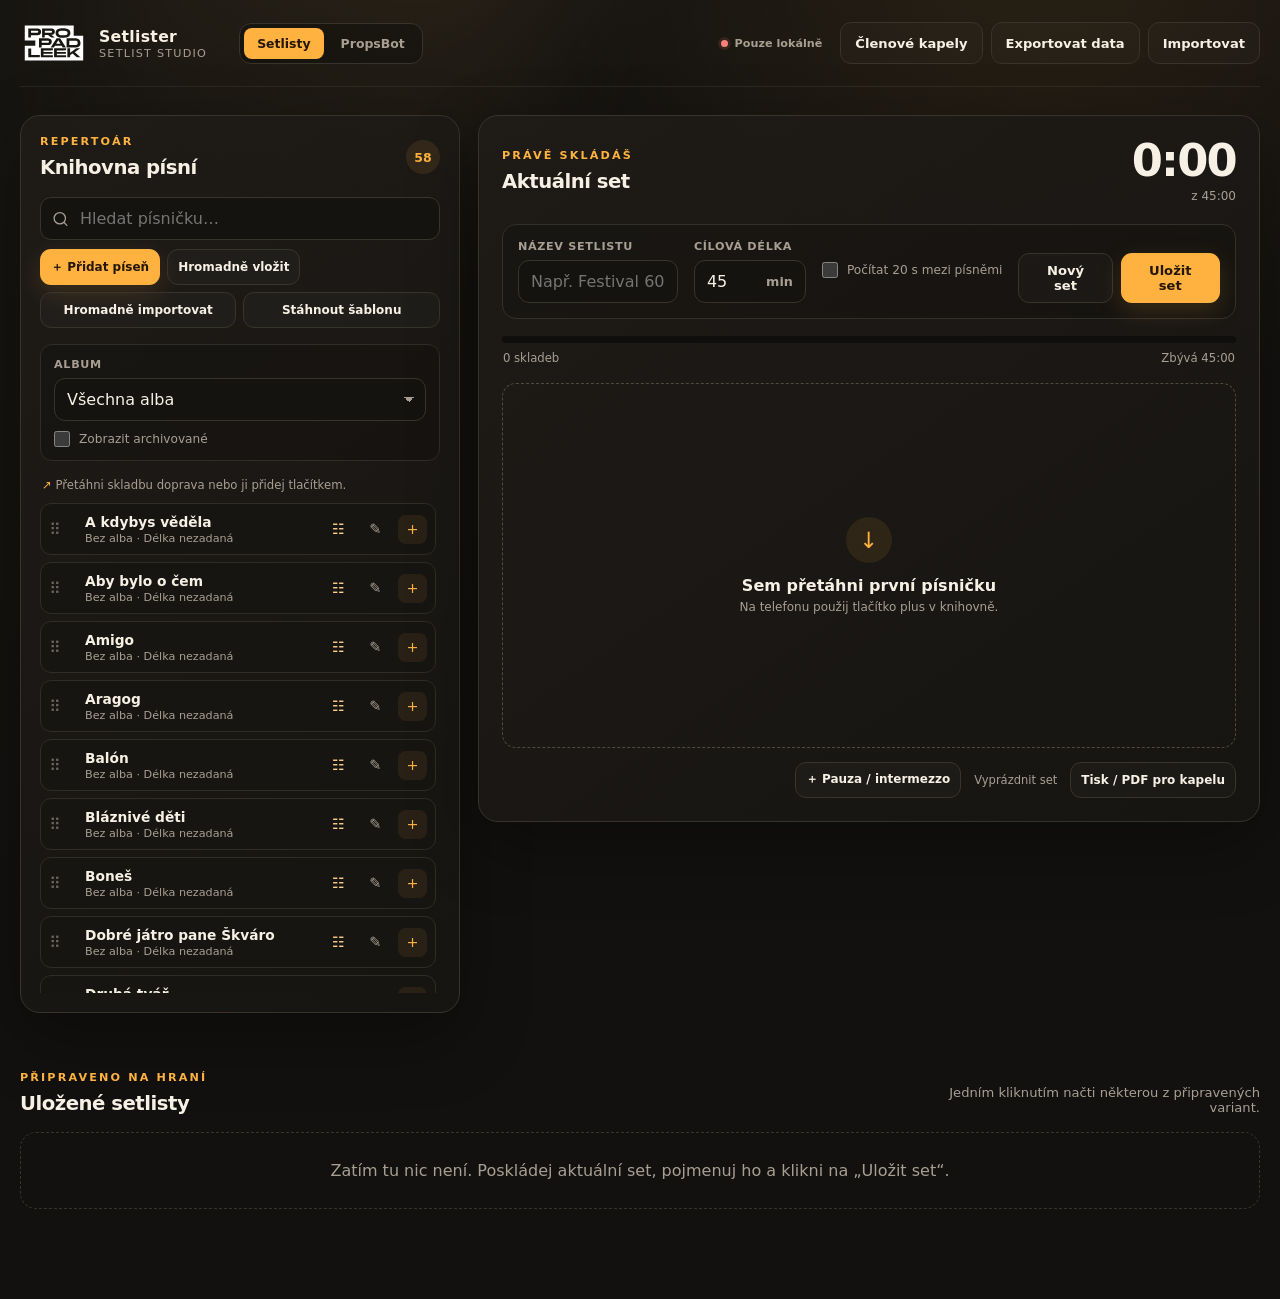
==== commit daa4e203: "Add install icons and fix mobile PropsBot chat" ====
--- a/setlister/index.html
+++ b/setlister/index.html
@@ -4,17 +4,22 @@
   <meta charset="utf-8">
   <meta name="viewport" content="width=device-width, initial-scale=1">
   <meta name="theme-color" content="#12110f">
+  <meta name="apple-mobile-web-app-capable" content="yes">
+  <meta name="apple-mobile-web-app-status-bar-style" content="black-translucent">
+  <meta name="apple-mobile-web-app-title" content="Setlister">
   <meta name="description" content="Lokální plánovač koncertních setlistů.">
   <title>Setlister — plánovač setlistů</title>
-  <link rel="icon" href="assets/favicon.svg?v=0.3.1" type="image/svg+xml">
-  <link rel="stylesheet" href="styles.css?v=0.3.1">
+  <link rel="icon" href="assets/favicon.svg?v=0.4.4" type="image/svg+xml">
+  <link rel="apple-touch-icon" sizes="180x180" href="assets/apple-touch-icon.png?v=0.4.4">
+  <link rel="manifest" href="manifest.webmanifest?v=0.4.4">
+  <link rel="stylesheet" href="styles.css?v=0.4.4">
 </head>
 <body>
   <div class="stage-light" aria-hidden="true"></div>
 
   <header class="topbar">
     <a class="brand" href="index.html" aria-label="Setlister — domů">
-      <img class="brand-logo" src="assets/logo.svg?v=0.3.1" alt="Logo kapely">
+      <img class="brand-logo" src="assets/logo.svg?v=0.4.4" alt="Logo kapely">
       <span>
         <strong>Setlister</strong>
         <small>Setlist studio</small>
@@ -22,7 +27,7 @@
     </a>
     <nav class="main-nav" aria-label="Hlavní navigace">
       <a href="index.html" class="active" aria-current="page">Setlisty</a>
-      <a href="ask.html">PropBot</a>
+      <a href="ask.html">PropsBot</a>
     </nav>
     <div class="top-actions">
       <span class="sync-status" id="syncStatus" data-state="connecting">Připojuji…</span>
@@ -360,7 +365,7 @@
   <div id="printArea" aria-hidden="true"></div>
 
   <div class="toast" id="toast" role="status" aria-live="polite"></div>
-  <script src="assets/vendor/spreadsheet-reader.js?v=0.3.1"></script>
-  <script src="app.js?v=0.3.1"></script>
+  <script src="assets/vendor/spreadsheet-reader.js?v=0.4.4"></script>
+  <script src="app.js?v=0.4.4"></script>
 </body>
 </html>
--- a/setlister/styles.css
+++ b/setlister/styles.css
@@ -536,7 +536,7 @@
 .toast.visible { opacity: 1; transform: translateY(0); }
 
 /* Read-only Gmail assistant */
-.ask-shell { width: min(960px, calc(100% - 40px)); margin: 0 auto; padding: 44px 0 70px; }
+.ask-shell { width: min(960px, calc(100% - 40px)); min-width: 0; margin: 0 auto; padding: 44px 0 70px; }
 .assistant-intro { max-width: 680px; margin: 0 auto 26px; text-align: center; }
 .assistant-intro h1 { margin: 0; font-size: clamp(2rem, 6vw, 3.8rem); letter-spacing: -.055em; }
 .assistant-intro > p:last-child { max-width: 600px; margin: 14px auto 0; color: var(--muted); line-height: 1.55; }
@@ -564,34 +564,36 @@
 .account-empty p { margin: 5px 0 0; color: var(--muted); font-size: .72rem; }
 .connection-actions { display: flex; align-items: center; gap: 12px; margin-top: 13px; }
 .connection-actions span { color: var(--muted); font-size: .7rem; }
-.chat-panel { overflow: hidden; }
+.chat-panel { width: 100%; min-width: 0; max-width: 100%; overflow: hidden; }
 .quick-prompts { display: flex; gap: 7px; overflow-x: auto; padding: 15px 17px; border-bottom: 1px solid var(--line); scrollbar-width: thin; }
 .quick-prompts button { flex: 0 0 auto; border: 1px solid var(--line); border-radius: 100px; padding: 8px 11px; color: var(--muted); background: rgb(255 255 255 / 2%); font-size: .72rem; font-weight: 750; }
 .quick-prompts button:hover { border-color: var(--accent); color: var(--accent-light); background: rgb(255 178 63 / 6%); }
-.chat-messages { display: flex; min-height: 410px; max-height: 62vh; flex-direction: column; gap: 22px; overflow-y: auto; padding: 28px; scrollbar-color: var(--line-bright) transparent; }
+.chat-messages { display: flex; min-width: 0; min-height: 410px; max-width: 100%; max-height: 62vh; flex-direction: column; gap: 22px; overflow-y: auto; padding: 28px; scrollbar-color: var(--line-bright) transparent; }
 .welcome-message { display: flex; max-width: 570px; align-items: flex-start; gap: 12px; margin: auto; text-align: left; }
 .welcome-message strong { font-size: 1.1rem; }
 .welcome-message p { margin: 6px 0 0; color: var(--muted); line-height: 1.5; }
 .assistant-mark { display: grid; width: 32px; height: 32px; flex: 0 0 auto; place-items: center; border: 1px solid rgb(255 178 63 / 28%); border-radius: 10px; color: var(--accent); background: rgb(255 178 63 / 7%); font-weight: 900; }
-.chat-message { display: flex; max-width: 82%; gap: 10px; }
+.chat-message { display: flex; min-width: 0; max-width: 82%; gap: 10px; }
 .user-message { align-self: flex-end; justify-content: flex-end; }
 .assistant-message { align-self: flex-start; }
 .assistant-content { min-width: 0; }
-.message-bubble { border-radius: 15px; padding: 12px 15px; font-size: .88rem; line-height: 1.55; white-space: pre-wrap; }
+.message-bubble { min-width: 0; max-width: 100%; overflow-wrap: anywhere; border-radius: 15px; padding: 12px 15px; font-size: .88rem; line-height: 1.55; white-space: pre-wrap; }
 .user-message .message-bubble { color: var(--accent-ink); background: var(--accent); font-weight: 650; }
 .assistant-message .message-bubble { border: 1px solid var(--line); background: #171512; }
-.answer-text { overflow-wrap: anywhere; }
-.answer-sources { display: grid; gap: 7px; margin-top: 11px; }
-.source-heading { color: var(--muted); font-size: .65rem; letter-spacing: .08em; text-transform: uppercase; }
-.source-card { display: grid; grid-template-columns: auto minmax(0, 1fr) auto; align-items: center; gap: 9px; border: 1px solid var(--line); border-radius: 11px; padding: 9px 10px; color: var(--text); background: rgb(255 255 255 / 2%); text-decoration: none; }
-.source-card:hover { border-color: var(--accent); background: rgb(255 178 63 / 4%); }
-.source-ref { color: var(--accent); font-size: .67rem; font-weight: 900; }
-.source-details { min-width: 0; }
-.source-details strong, .source-details small { display: block; overflow: hidden; text-overflow: ellipsis; white-space: nowrap; }
-.source-details strong { font-size: .72rem; }
-.source-details small { margin-top: 2px; color: var(--muted); font-size: .62rem; }
-.source-details .source-attachment { color: var(--accent-light); }
-.source-open { color: var(--muted); }
+.answer-text { overflow-wrap: anywhere; white-space: normal; }
+.answer-rich { display: grid; gap: 10px; }
+.answer-rich p, .answer-rich ul, .answer-rich ol { margin: 0; }
+.answer-rich ul, .answer-rich ol { display: grid; gap: 6px; padding-left: 20px; }
+.answer-rich li::marker { color: var(--accent); font-weight: 900; }
+.answer-rich h3 { margin: 3px 0 0; color: var(--accent-light); font-size: .82rem; letter-spacing: .01em; }
+.answer-citation { display: inline-flex; align-items: center; margin: 0 2px; border: 1px solid rgb(255 178 63 / 28%); border-radius: 999px; padding: 1px 6px; color: var(--accent-light); background: rgb(255 178 63 / 7%); font-size: .62rem; font-weight: 850; line-height: 1.45; text-decoration: none; vertical-align: .08em; white-space: nowrap; }
+.answer-citation:hover { border-color: var(--accent); background: rgb(255 178 63 / 14%); }
+.answer-citation.missing { border-color: var(--line); color: var(--muted); background: transparent; }
+.answer-table-wrap { max-width: 100%; overflow-x: auto; border: 1px solid var(--line); border-radius: 10px; }
+.answer-table { width: 100%; border-collapse: collapse; font-size: .78rem; }
+.answer-table th, .answer-table td { padding: 8px 10px; border-bottom: 1px solid var(--line); text-align: left; vertical-align: top; }
+.answer-table th { color: var(--accent-light); background: rgb(255 178 63 / 5%); font-size: .67rem; letter-spacing: .035em; text-transform: uppercase; }
+.answer-table tbody tr:last-child td { border-bottom: 0; }
 .answer-actions { display: flex; margin-top: 8px; }
 .answer-feedback { border: 0; padding: 4px 2px; color: var(--muted); background: none; font-size: .67rem; font-weight: 750; }
 .answer-feedback::before { margin-right: 5px; content: "↳"; color: var(--accent); }
@@ -620,15 +622,16 @@
 .history-message.history-user { border-left-color: var(--accent); }
 .history-message > span { color: var(--muted); font-size: .59rem; font-weight: 850; letter-spacing: .07em; text-transform: uppercase; }
 .history-message p { margin: 3px 0 0; font-size: .75rem; line-height: 1.45; white-space: pre-wrap; }
+.history-answer { margin-top: 4px; font-size: .75rem; line-height: 1.45; }
 .history-message small { display: block; margin-top: 4px; color: var(--accent-light); font-size: .6rem; }
 .history-empty { margin: 25px 0; color: var(--muted); text-align: center; }
 .typing-dot { display: inline-block; width: 6px; height: 6px; margin: 0 2px; border-radius: 50%; background: var(--muted); animation: typing 1s infinite ease-in-out; }
 .typing-dot:nth-child(2) { animation-delay: .12s; }
 .typing-dot:nth-child(3) { animation-delay: .24s; }
 @keyframes typing { 0%, 60%, 100% { opacity: .25; transform: translateY(0); } 30% { opacity: 1; transform: translateY(-3px); } }
-.chat-composer { display: grid; grid-template-columns: minmax(0, 1fr) auto; align-items: end; gap: 10px; margin: 0 17px; border: 1px solid var(--line-bright); border-radius: 15px; padding: 7px; background: #12110f; box-shadow: 0 10px 34px rgb(0 0 0 / 20%); }
+.chat-composer { display: grid; width: calc(100% - 34px); min-width: 0; max-width: 100%; grid-template-columns: minmax(0, 1fr) auto; align-items: end; gap: 10px; margin: 0 auto; border: 1px solid var(--line-bright); border-radius: 15px; padding: 7px; background: #12110f; box-shadow: 0 10px 34px rgb(0 0 0 / 20%); }
 .chat-composer:focus-within { border-color: var(--accent); box-shadow: 0 0 0 3px rgb(255 178 63 / 8%); }
-.chat-composer textarea { max-height: 150px; border: 0; padding: 10px; background: transparent; box-shadow: none; resize: none; }
+.chat-composer textarea { display: block; min-width: 0; max-width: 100%; max-height: 150px; border: 0; padding: 10px; background: transparent; box-shadow: none; resize: none; }
 .chat-composer textarea:focus { box-shadow: none; }
 .ask-submit { min-width: 112px; }
 .ask-submit span { margin-left: 7px; font-size: 1rem; }
@@ -659,7 +662,7 @@
 }
 
 @media (max-width: 680px) {
-  .topbar, .page-shell, .ask-shell { width: min(100% - 22px, 1320px); }
+  .topbar, .page-shell, .ask-shell { width: min(1320px, calc(100% - 22px)); }
   .topbar { flex-wrap: wrap; padding: 13px 0; }
   .brand > span:last-child { display: none; }
   .brand-logo { width: 55px; height: 34px; }
@@ -674,7 +677,9 @@
   .assistant-intro { margin-bottom: 18px; }
   .chat-messages { min-height: 380px; max-height: 58vh; padding: 18px 13px; }
   .chat-message { max-width: 95%; }
-  .chat-composer { grid-template-columns: 1fr; margin: 0 10px; }
+  .welcome-message { max-width: 100%; }
+  .chat-composer { width: calc(100% - 20px); grid-template-columns: minmax(0, 1fr); margin: 0 auto; }
+  .chat-composer textarea { min-height: 68px; }
   .ask-submit { width: 100%; min-height: 38px; }
   .account-row { grid-template-columns: minmax(0, 1fr) auto; }
   .account-state { display: none; }
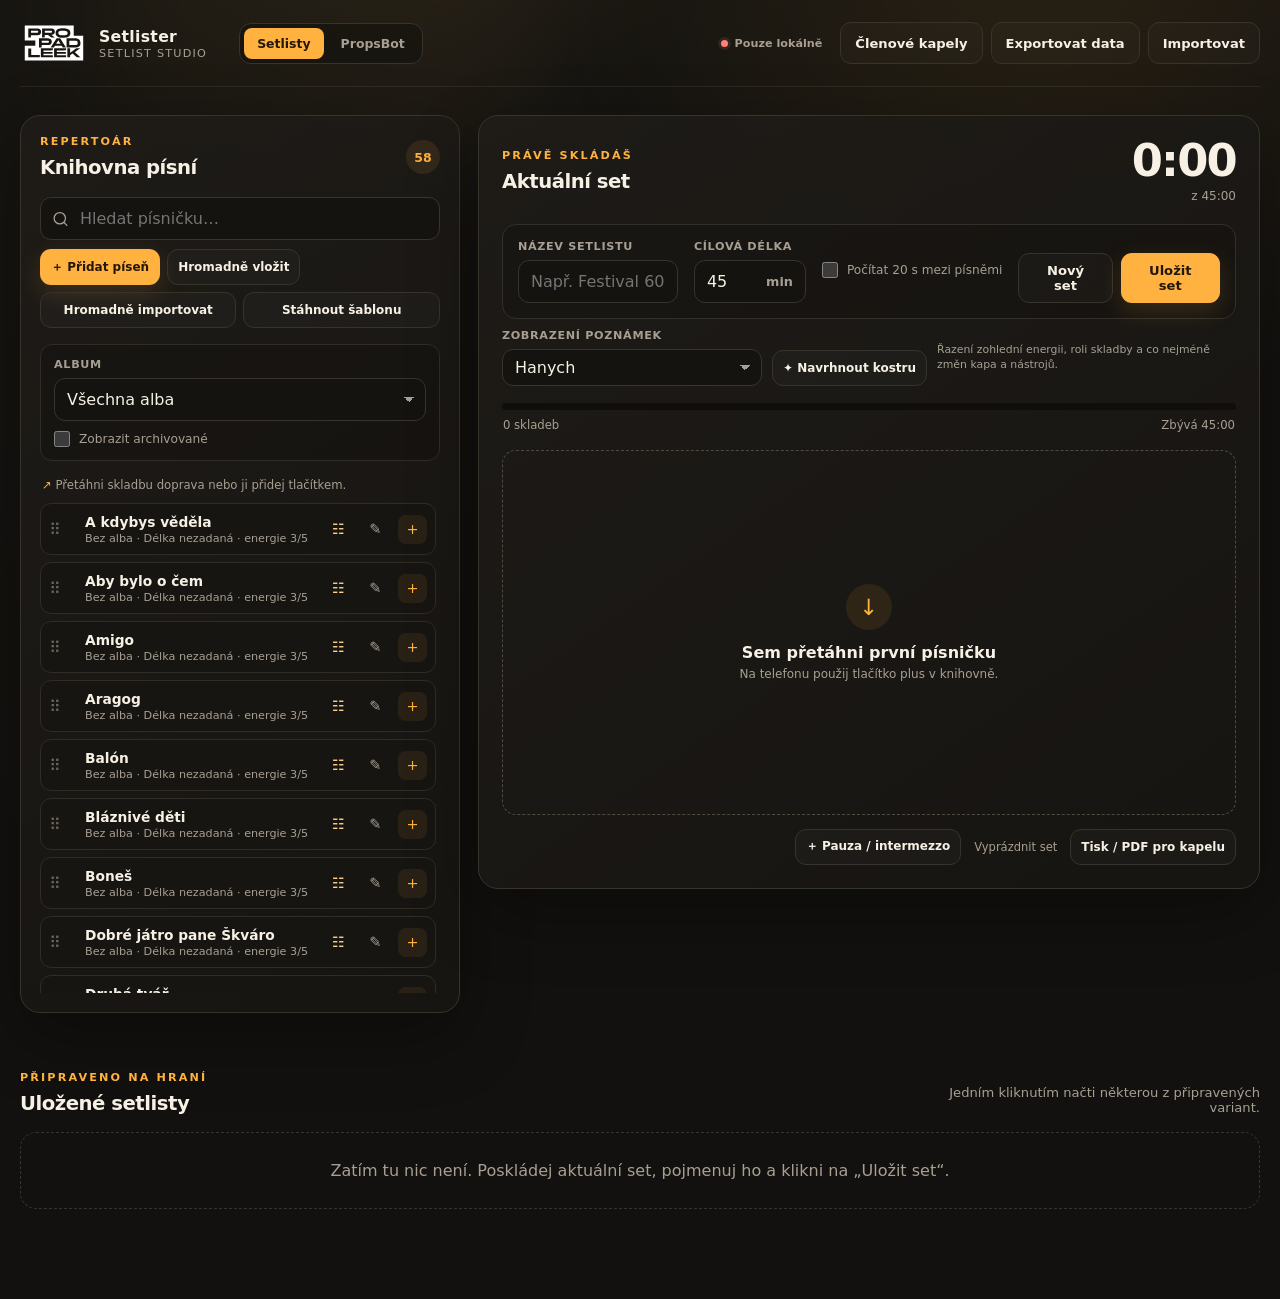
==== commit a7d49859: "Add smart set planning and tuner export" ====
--- a/setlister/index.html
+++ b/setlister/index.html
@@ -9,17 +9,17 @@
   <meta name="apple-mobile-web-app-title" content="Setlister">
   <meta name="description" content="Lokální plánovač koncertních setlistů.">
   <title>Setlister — plánovač setlistů</title>
-  <link rel="icon" href="assets/favicon.svg?v=0.4.4" type="image/svg+xml">
-  <link rel="apple-touch-icon" sizes="180x180" href="assets/apple-touch-icon.png?v=0.4.4">
-  <link rel="manifest" href="manifest.webmanifest?v=0.4.4">
-  <link rel="stylesheet" href="styles.css?v=0.4.4">
+  <link rel="icon" href="assets/favicon.svg?v=0.5.0" type="image/svg+xml">
+  <link rel="apple-touch-icon" sizes="180x180" href="assets/apple-touch-icon.png?v=0.5.0">
+  <link rel="manifest" href="manifest.webmanifest?v=0.5.0">
+  <link rel="stylesheet" href="styles.css?v=0.5.0">
 </head>
 <body>
   <div class="stage-light" aria-hidden="true"></div>
 
   <header class="topbar">
     <a class="brand" href="index.html" aria-label="Setlister — domů">
-      <img class="brand-logo" src="assets/logo.svg?v=0.4.4" alt="Logo kapely">
+      <img class="brand-logo" src="assets/logo.svg?v=0.5.0" alt="Logo kapely">
       <span>
         <strong>Setlister</strong>
         <small>Setlist studio</small>
@@ -31,6 +31,7 @@
     </nav>
     <div class="top-actions">
       <span class="sync-status" id="syncStatus" data-state="connecting">Připojuji…</span>
+      <button class="button button-primary" id="installApp" type="button" hidden>Nainstalovat aplikaci</button>
       <button class="button button-ghost" id="manageMembers" type="button">Členové kapely</button>
       <button class="button button-ghost" id="exportData" type="button">Exportovat data</button>
       <label class="button button-ghost file-button">
@@ -117,6 +118,15 @@
           </div>
         </div>
 
+        <div class="set-view-bar">
+          <label class="field personal-view-field">
+            <span>Zobrazení poznámek</span>
+            <select id="personalView" aria-label="Zobrazit poznámky vybraného člena"></select>
+          </label>
+          <button class="button button-small button-ghost" id="suggestOrder" type="button">✦ Navrhnout kostru</button>
+          <p>Řazení zohlední energii, roli skladby a co nejméně změn kapa a nástrojů.</p>
+        </div>
+
         <div class="progress" aria-hidden="true">
           <span id="progressBar"></span>
         </div>
@@ -184,6 +194,28 @@
           <input id="songSeconds" type="number" min="0" max="59" value="30" inputmode="numeric" required>
         </label>
       </div>
+      <div class="song-vibe-fields">
+        <label class="field">
+          <span>Energie / vibe</span>
+          <select id="songEnergy">
+            <option value="1">1 — velmi pomalá</option>
+            <option value="2">2 — klidná</option>
+            <option value="3" selected>3 — střední</option>
+            <option value="4">4 — energická</option>
+            <option value="5">5 — maximum</option>
+          </select>
+        </label>
+        <label class="field">
+          <span>Kdo skladbu otevírá</span>
+          <select id="songStarter"><option value="">Neuvedeno</option></select>
+        </label>
+      </div>
+      <fieldset class="vibe-role-fieldset">
+        <legend>Role v setlistu</legend>
+        <label><input id="songRoleOpener" type="checkbox" value="opener"> Otevírací</label>
+        <label><input id="songRoleCloser" type="checkbox" value="closer"> Na závěr</label>
+        <label><input id="songRoleEncore" type="checkbox" value="encore"> Přídavek</label>
+      </fieldset>
       <p class="form-error" id="songError" role="alert"></p>
       <div class="modal-actions">
         <button class="button button-danger" id="deleteSong" value="delete" type="submit" hidden>Smazat píseň</button>
@@ -261,6 +293,10 @@
       <div class="member-tabs" id="memberTabs" role="tablist" aria-label="Členové kapely"></div>
 
       <div class="member-note-form">
+        <label class="field note-alias-field">
+          <span>Moje pojmenování písničky</span>
+          <input id="noteAlias" type="text" maxlength="100" placeholder="V individuálním setlistu se zobrazí místo hlavního názvu" autocomplete="off">
+        </label>
         <label class="field" id="noteCapoField">
           <span>Kapo</span>
           <select id="noteCapo">
@@ -341,6 +377,10 @@
           <input type="radio" name="exportMode" value="common">
           <span><strong>Pouze čistý setlist</strong><small>Bez individuálních pokynů. Výchozí počet je 6 kusů.</small></span>
         </label>
+        <label class="option-card">
+          <input type="radio" name="exportMode" value="tuner">
+          <span><strong>Setlist pro ladiče</strong><small>Všechny skladby a okamžiky, kdy je volný nástroj možné připravit na jeho další použití.</small></span>
+        </label>
       </fieldset>
 
       <fieldset class="export-members" id="exportMembersFieldset">
@@ -348,7 +388,7 @@
         <div class="export-member-list" id="exportMemberList"></div>
       </fieldset>
 
-      <label class="clean-copy-control" for="cleanCopyCount">
+      <label class="clean-copy-control" id="cleanCopyControl" for="cleanCopyCount">
         <span><strong>Počet čistých setlistů</strong><small>Bez poznámek a osobních pokynů.</small></span>
         <input id="cleanCopyCount" type="number" min="0" max="50" step="1" value="0">
       </label>
@@ -365,7 +405,7 @@
   <div id="printArea" aria-hidden="true"></div>
 
   <div class="toast" id="toast" role="status" aria-live="polite"></div>
-  <script src="assets/vendor/spreadsheet-reader.js?v=0.4.4"></script>
-  <script src="app.js?v=0.4.4"></script>
+  <script src="assets/vendor/spreadsheet-reader.js?v=0.5.0"></script>
+  <script src="app.js?v=0.5.0"></script>
 </body>
 </html>
--- a/setlister/styles.css
+++ b/setlister/styles.css
@@ -131,6 +131,15 @@
   background: rgb(10 9 8 / 23%);
 }
 .gap-control { align-self: center; padding-bottom: 2px; }
+.set-view-bar {
+  display: grid;
+  grid-template-columns: minmax(190px, 260px) auto minmax(220px, 1fr);
+  align-items: end;
+  gap: 10px;
+  margin-top: 10px;
+}
+.set-view-bar > p { align-self: center; margin: 0; color: var(--muted); font-size: .68rem; line-height: 1.4; }
+.personal-view-field select { min-height: 37px; padding-block: 8px; }
 
 .field { display: grid; gap: 7px; }
 .field > span:first-child { color: var(--muted); font-size: .7rem; font-weight: 750; letter-spacing: .06em; text-transform: uppercase; }
@@ -347,6 +356,7 @@
 .set-song-title strong { display: block; overflow: hidden; font-size: .91rem; text-overflow: ellipsis; white-space: nowrap; }
 .set-song-title small { color: var(--muted); font-size: .7rem; }
 .set-song-title small .note-count { color: var(--accent-light); }
+.set-personal-note { display: block; margin-top: 4px; overflow: hidden; color: var(--accent-light); font-size: .72rem; font-weight: 720; line-height: 1.25; text-overflow: ellipsis; white-space: nowrap; }
 .set-duration { min-width: 48px; color: var(--accent-light); font-size: .83rem; font-weight: 750; font-variant-numeric: tabular-nums; text-align: right; }
 .set-actions { display: flex; gap: 3px; }
 .set-actions .edit { border-color: #65523a; color: var(--accent-light); }
@@ -430,6 +440,11 @@
 .modal-heading { margin-bottom: 21px; }
 .modal-close { width: 34px; height: 34px; border: 1px solid var(--line); border-radius: 10px; color: var(--muted); background: transparent; font-size: 1.25rem; }
 .duration-fields { display: grid; grid-template-columns: 1fr auto 1fr; align-items: end; gap: 11px; margin-top: 14px; }
+.song-vibe-fields { display: grid; grid-template-columns: 1fr 1fr; gap: 12px; margin-top: 14px; }
+.vibe-role-fieldset { display: flex; flex-wrap: wrap; gap: 9px 16px; margin: 14px 0 0; border: 1px solid var(--line); border-radius: 12px; padding: 11px 12px; }
+.vibe-role-fieldset legend { padding: 0 5px; color: var(--muted); font-size: .68rem; font-weight: 800; letter-spacing: .06em; text-transform: uppercase; }
+.vibe-role-fieldset label { display: flex; align-items: center; gap: 7px; color: var(--text); font-size: .76rem; cursor: pointer; }
+.vibe-role-fieldset input { width: 16px; height: 16px; margin: 0; accent-color: var(--accent); }
 .duration-separator { padding-bottom: 9px; color: var(--accent); font-size: 1.5rem; font-weight: 850; }
 .modal-help { margin-bottom: 17px; color: var(--muted); font-size: .8rem; line-height: 1.55; }
 .song-album-field { margin-top: 14px; }
@@ -459,6 +474,7 @@
 .member-tab.active { border-color: var(--accent); color: var(--accent-ink); background: var(--accent); }
 .member-tab.has-note:not(.active) { color: var(--accent-light); border-color: rgb(255 178 63 / 35%); }
 .member-note-form { display: grid; grid-template-columns: .65fr 1fr 1fr; gap: 13px; }
+.note-alias-field { grid-column: 1 / -1; }
 .note-text-field { grid-column: 1 / -1; }
 .note-help { margin: 13px 0 0; color: var(--muted); font-size: .72rem; line-height: 1.45; }
 
@@ -686,6 +702,8 @@
   .page-shell { padding: 42px 0 68px; }
   h1 { font-size: clamp(2.75rem, 15vw, 4.7rem); }
   .set-controls { grid-template-columns: 1fr 110px; }
+  .set-view-bar { grid-template-columns: 1fr auto; }
+  .set-view-bar > p { grid-column: 1 / -1; }
   .gap-control { grid-column: 1 / -1; }
   .toolbar-buttons { grid-column: 1 / -1; }
   .toolbar-buttons .button { flex: 1; }
@@ -694,6 +712,7 @@
   .set-song::before { display: none; }
   .set-song > .drag-handle { display: none; }
   .set-song-title small { display: none; }
+  .set-personal-note { display: block; font-size: .68rem; white-space: normal; }
   .move-buttons { display: none; }
   .set-actions .song-icon-button { width: 27px; }
   .saved-grid { grid-template-columns: 1fr; }
@@ -707,6 +726,8 @@
   .modal-actions { flex-wrap: wrap; }
   .archive-song-button { width: 100%; margin-right: 0; }
   .member-note-form { grid-template-columns: 1fr; }
+  .song-vibe-fields { grid-template-columns: 1fr; }
+  .note-alias-field { grid-column: auto; }
   .note-text-field { grid-column: auto; }
   .export-member-list { grid-template-columns: repeat(2, 1fr); }
 }
@@ -731,4 +752,8 @@
   .print-transition { flex: 0 0 auto; padding: .8mm 8mm; color: #8b4e00; font-size: var(--print-transition-size, 9pt); font-weight: 800; line-height: 1.05; text-align: center; break-inside: avoid; }
   .print-transition::before { content: "↻ "; }
   .print-interlude { flex: 0 0 auto; margin: .6mm 12mm; border-block: 1px dashed #888; padding: .8mm; color: #444; font-size: var(--print-transition-size, 9pt); font-weight: 800; text-align: center; text-transform: uppercase; break-inside: avoid; }
-}
+  .print-tuner-song { grid-template-columns: minmax(52mm, .8fr) minmax(0, 1.2fr); }
+  .print-tuner-song .print-song-title { text-align: left; }
+  .print-tuner-notes { color: #777; font-size: var(--print-side-size, 9pt); font-weight: 700; line-height: 1.15; }
+  .print-tuner-notes.has-action { color: #7b4200; font-weight: 900; }
+}
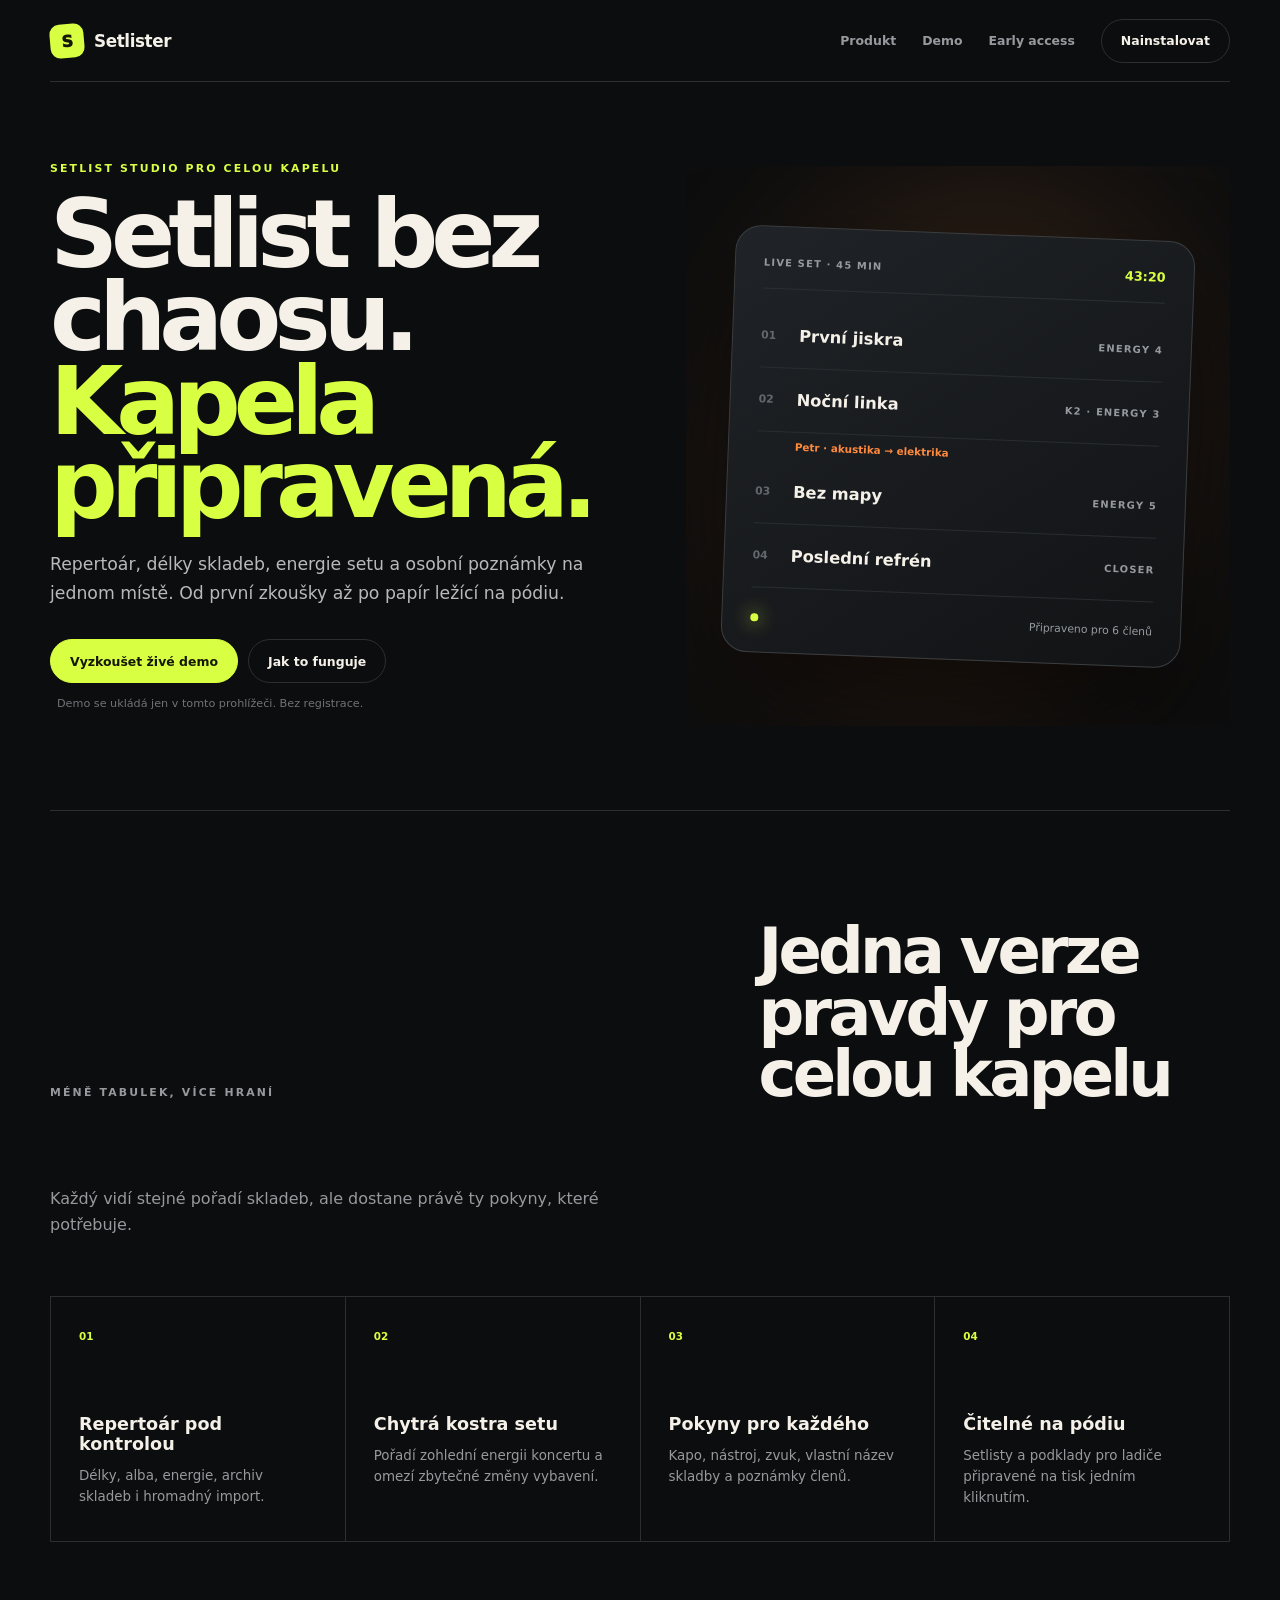
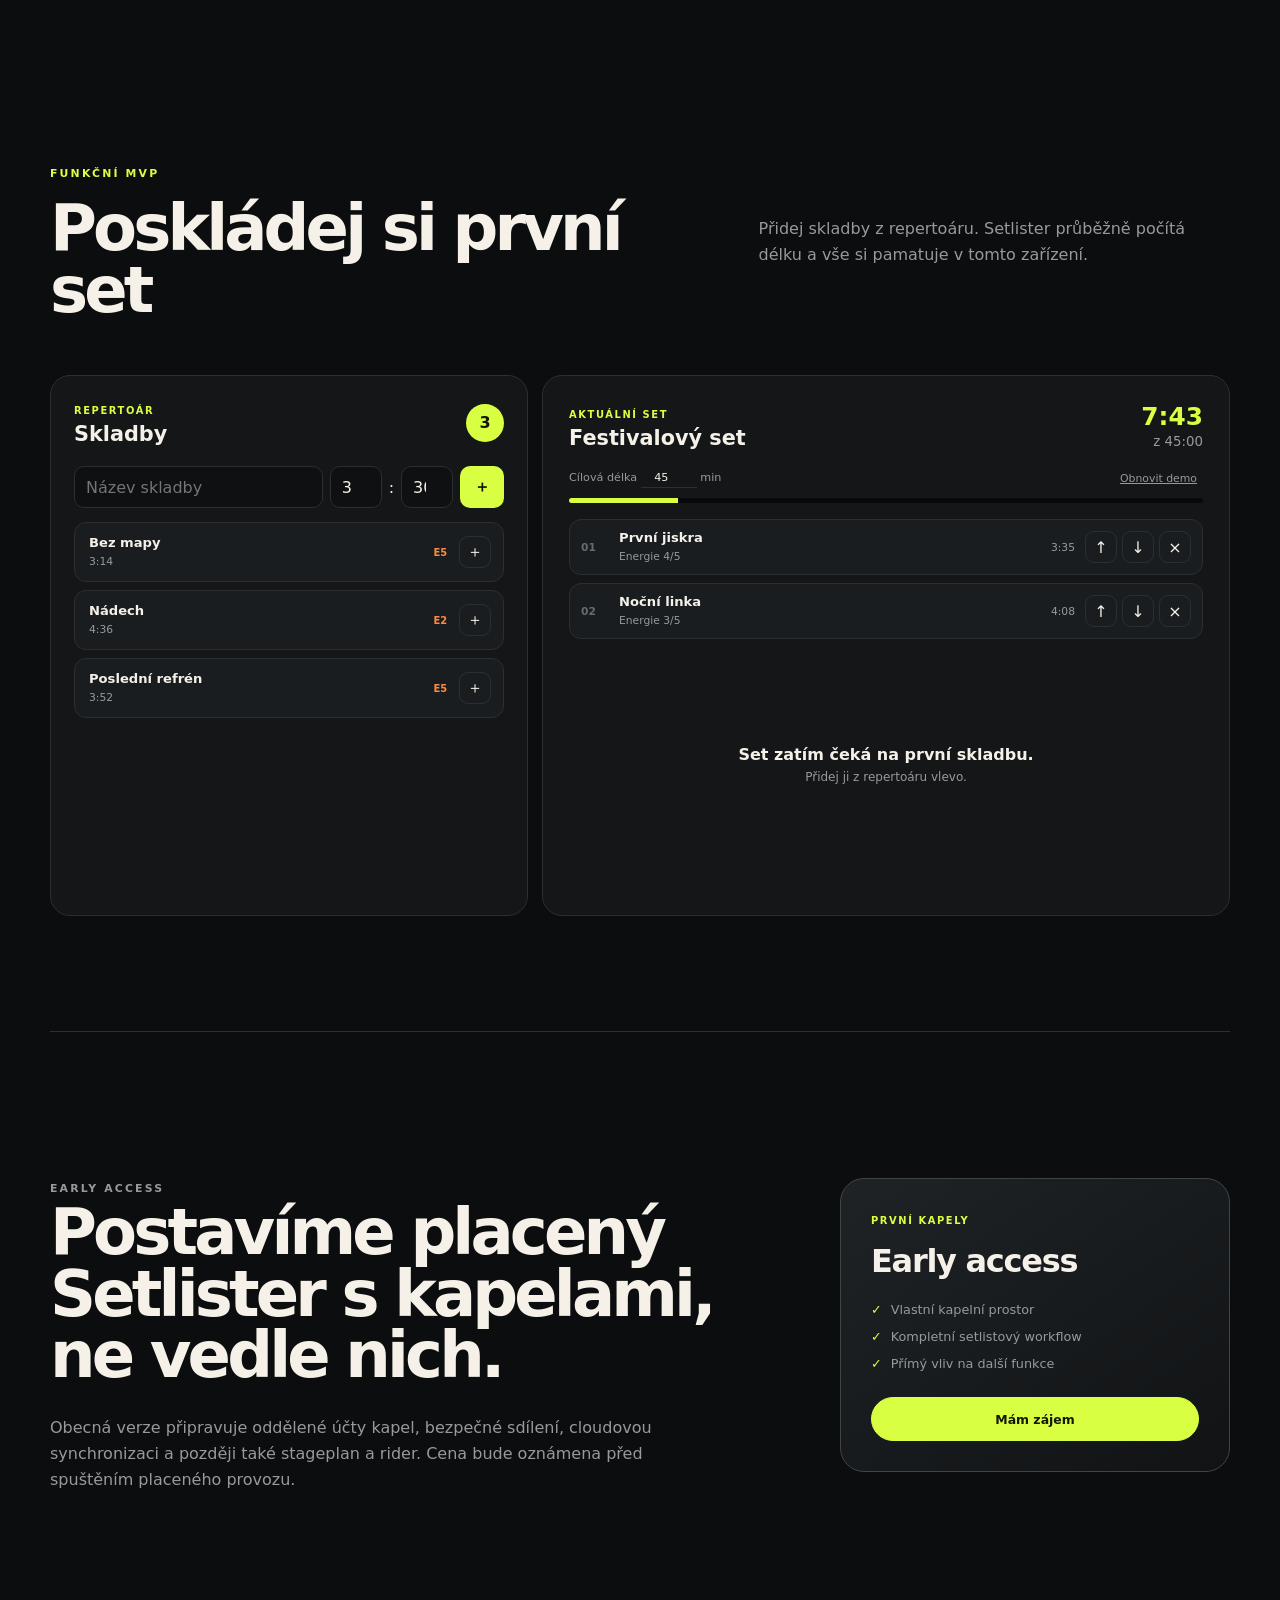
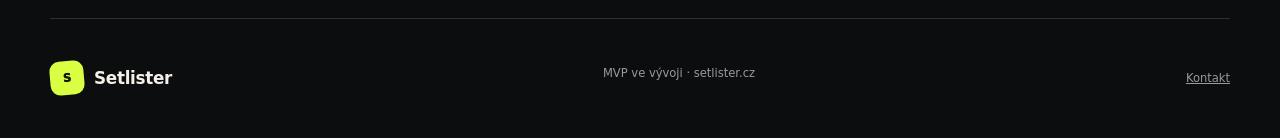
==== commit b9d2b888: "Split public Setlister MVP from Propadleek workspace" ====
--- a/setlister/index.html
+++ b/setlister/index.html
@@ -3,409 +3,127 @@
 <head>
   <meta charset="utf-8">
   <meta name="viewport" content="width=device-width, initial-scale=1">
-  <meta name="theme-color" content="#12110f">
-  <meta name="apple-mobile-web-app-capable" content="yes">
-  <meta name="apple-mobile-web-app-status-bar-style" content="black-translucent">
-  <meta name="apple-mobile-web-app-title" content="Setlister">
-  <meta name="description" content="Lokální plánovač koncertních setlistů.">
-  <title>Setlister — plánovač setlistů</title>
-  <link rel="icon" href="assets/favicon.svg?v=0.5.0" type="image/svg+xml">
-  <link rel="apple-touch-icon" sizes="180x180" href="assets/apple-touch-icon.png?v=0.5.0">
-  <link rel="manifest" href="manifest.webmanifest?v=0.5.0">
-  <link rel="stylesheet" href="styles.css?v=0.5.0">
+  <meta name="theme-color" content="#0c0d0e">
+  <meta name="description" content="Setlister pomáhá kapelám skládat setlisty, hlídat délku koncertu a připravit čitelné podklady pro každého člena.">
+  <title>Setlister — setlist bez chaosu</title>
+  <link rel="icon" href="mvp-icon.svg" type="image/svg+xml">
+  <link rel="apple-touch-icon" href="mvp-icon-192.png">
+  <link rel="manifest" href="manifest.webmanifest?v=0.6.0">
+  <link rel="stylesheet" href="mvp.css?v=0.6.0">
 </head>
 <body>
-  <div class="stage-light" aria-hidden="true"></div>
-
-  <header class="topbar">
-    <a class="brand" href="index.html" aria-label="Setlister — domů">
-      <img class="brand-logo" src="assets/logo.svg?v=0.5.0" alt="Logo kapely">
-      <span>
-        <strong>Setlister</strong>
-        <small>Setlist studio</small>
-      </span>
-    </a>
-    <nav class="main-nav" aria-label="Hlavní navigace">
-      <a href="index.html" class="active" aria-current="page">Setlisty</a>
-      <a href="ask.html">PropsBot</a>
+  <header class="site-header">
+    <a class="wordmark" href="#top" aria-label="Setlister — domů"><span class="brand-mark">S</span><strong>Setlister</strong></a>
+    <nav aria-label="Hlavní navigace">
+      <a href="#produkt">Produkt</a>
+      <a href="#demo">Demo</a>
+      <a href="#early-access">Early access</a>
     </nav>
-    <div class="top-actions">
-      <span class="sync-status" id="syncStatus" data-state="connecting">Připojuji…</span>
-      <button class="button button-primary" id="installApp" type="button" hidden>Nainstalovat aplikaci</button>
-      <button class="button button-ghost" id="manageMembers" type="button">Členové kapely</button>
-      <button class="button button-ghost" id="exportData" type="button">Exportovat data</button>
-      <label class="button button-ghost file-button">
-        Importovat
-        <input id="importData" type="file" accept="application/json,.json">
-      </label>
-    </div>
+    <button class="button button-quiet" id="installApp" type="button" hidden>Nainstalovat</button>
   </header>
 
-  <main class="page-shell">
-    <div class="workspace">
-      <aside class="library panel" aria-labelledby="libraryTitle">
-        <div class="panel-heading">
-          <div>
-            <p class="eyebrow">Repertoár</p>
-            <h2 id="libraryTitle">Knihovna písní</h2>
+  <main id="top">
+    <section class="hero">
+      <div class="hero-copy">
+        <p class="eyebrow">Setlist studio pro celou kapelu</p>
+        <h1>Setlist bez chaosu.<br><em>Kapela připravená.</em></h1>
+        <p class="hero-lead">Repertoár, délky skladeb, energie setu a osobní poznámky na jednom místě. Od první zkoušky až po papír ležící na pódiu.</p>
+        <div class="hero-actions">
+          <a class="button button-primary" href="#demo">Vyzkoušet živé demo</a>
+          <a class="button button-quiet" href="#produkt">Jak to funguje</a>
+        </div>
+        <p class="microcopy">Demo se ukládá jen v tomto prohlížeči. Bez registrace.</p>
+      </div>
+      <div class="hero-stage" aria-label="Ukázka sestaveného setlistu">
+        <div class="stage-glow"></div>
+        <div class="set-card">
+          <header><span>LIVE SET · 45 MIN</span><b>43:20</b></header>
+          <ol>
+            <li><span>01</span><strong>První jiskra</strong><small>ENERGY 4</small></li>
+            <li><span>02</span><strong>Noční linka</strong><small>K2 · ENERGY 3</small></li>
+            <li class="transition">Petr · akustika → elektrika</li>
+            <li><span>03</span><strong>Bez mapy</strong><small>ENERGY 5</small></li>
+            <li><span>04</span><strong>Poslední refrén</strong><small>CLOSER</small></li>
+          </ol>
+          <footer><i></i><span>Připraveno pro 6 členů</span></footer>
+        </div>
+      </div>
+    </section>
+
+    <section class="product-section" id="produkt">
+      <div class="section-intro">
+        <p class="eyebrow">Méně tabulek, více hraní</p>
+        <h2>Jedna verze pravdy pro celou kapelu</h2>
+        <p>Každý vidí stejné pořadí skladeb, ale dostane právě ty pokyny, které potřebuje.</p>
+      </div>
+      <div class="feature-grid">
+        <article><span>01</span><h3>Repertoár pod kontrolou</h3><p>Délky, alba, energie, archiv skladeb i hromadný import.</p></article>
+        <article><span>02</span><h3>Chytrá kostra setu</h3><p>Pořadí zohlední energii koncertu a omezí zbytečné změny vybavení.</p></article>
+        <article><span>03</span><h3>Pokyny pro každého</h3><p>Kapo, nástroj, zvuk, vlastní název skladby a poznámky členů.</p></article>
+        <article><span>04</span><h3>Čitelné na pódiu</h3><p>Setlisty a podklady pro ladiče připravené na tisk jedním kliknutím.</p></article>
+      </div>
+    </section>
+
+    <section class="demo-section" id="demo">
+      <div class="section-intro demo-intro">
+        <div>
+          <p class="eyebrow">Funkční MVP</p>
+          <h2>Poskládej si první set</h2>
+        </div>
+        <p>Přidej skladby z repertoáru. Setlister průběžně počítá délku a vše si pamatuje v tomto zařízení.</p>
+      </div>
+
+      <div class="demo-app">
+        <section class="demo-panel repertoire-panel" aria-labelledby="repertoireTitle">
+          <header class="panel-title"><div><span>REPERTOÁR</span><h3 id="repertoireTitle">Skladby</h3></div><b id="repertoireCount">0</b></header>
+          <form class="song-form" id="songForm">
+            <input id="songTitle" type="text" maxlength="60" placeholder="Název skladby" aria-label="Název skladby" required>
+            <input id="songMinutes" type="number" min="0" max="30" value="3" aria-label="Minuty" required>
+            <span>:</span>
+            <input id="songSeconds" type="number" min="0" max="59" value="30" aria-label="Sekundy" required>
+            <button type="submit" aria-label="Přidat skladbu">＋</button>
+          </form>
+          <div class="demo-list" id="repertoireList"></div>
+        </section>
+
+        <section class="demo-panel set-panel" aria-labelledby="setTitle">
+          <header class="set-header">
+            <div><span>AKTUÁLNÍ SET</span><h3 id="setTitle">Festivalový set</h3></div>
+            <div class="set-time"><strong id="totalTime">0:00</strong><small id="targetLabel">z 45:00</small></div>
+          </header>
+          <div class="target-row">
+            <label>Cílová délka <input id="targetMinutes" type="number" min="1" max="240" value="45"> min</label>
+            <button class="link-button" id="resetDemo" type="button">Obnovit demo</button>
           </div>
-          <span class="count-badge" id="songLibraryCount">0</span>
-        </div>
+          <div class="progress"><i id="progressBar"></i></div>
+          <ol class="set-list" id="setList"></ol>
+          <div class="empty-state" id="emptyState"><strong>Set zatím čeká na první skladbu.</strong><span>Přidej ji z repertoáru vlevo.</span></div>
+        </section>
+      </div>
+    </section>
 
-        <div class="search-wrap">
-          <svg aria-hidden="true" viewBox="0 0 24 24"><path d="m21 21-4.35-4.35m2.35-5.65a8 8 0 1 1-16 0 8 8 0 0 1 16 0Z"/></svg>
-          <input id="songSearch" type="search" autocomplete="off" placeholder="Hledat písničku…" aria-label="Hledat v knihovně písní">
-        </div>
-
-        <div class="library-actions">
-          <button class="button button-small button-primary" id="addSong" type="button">＋ Přidat píseň</button>
-          <button class="button button-small button-ghost" id="bulkAdd" type="button">Hromadně vložit</button>
-        </div>
-        <div class="library-import-actions">
-          <button class="button button-small button-ghost" id="bulkImport" type="button">Hromadně importovat</button>
-          <a class="button button-small button-ghost" href="assets/setlister-sablona-repertoaru.xlsx" download>Stáhnout šablonu</a>
-          <input id="bulkImportFile" type="file" accept=".xlsx,application/vnd.openxmlformats-officedocument.spreadsheetml.sheet" hidden>
-        </div>
-
-        <div class="library-filters">
-          <label class="field album-filter-field">
-            <span>Album</span>
-            <select id="albumFilter" aria-label="Filtrovat podle alba">
-              <option value="">Všechna alba</option>
-            </select>
-          </label>
-          <label class="check-field">
-            <input id="showArchived" type="checkbox">
-            <span>Zobrazit archivované</span>
-          </label>
-        </div>
-
-        <p class="drag-tip"><span aria-hidden="true">↗</span> Přetáhni skladbu doprava nebo ji přidej tlačítkem.</p>
-        <div class="song-library" id="songLibrary" aria-live="polite"></div>
-      </aside>
-
-      <section class="current-set panel" aria-labelledby="currentSetTitle">
-        <div class="set-summary">
-          <div>
-            <p class="eyebrow">Právě skládáš</p>
-            <h2 id="currentSetTitle">Aktuální set</h2>
-          </div>
-          <div class="time-total">
-            <strong id="totalTime">0:00</strong>
-            <span id="targetStatus">z 45:00</span>
-          </div>
-        </div>
-
-        <div class="set-controls" aria-label="Nastavení aktuálního setlistu">
-          <label class="field set-name-field">
-            <span>Název setlistu</span>
-            <input id="setName" type="text" maxlength="80" placeholder="Např. Festival 60 min">
-          </label>
-          <label class="field target-field">
-            <span>Cílová délka</span>
-            <span class="input-suffix">
-              <input id="targetMinutes" type="number" min="1" max="600" step="1" inputmode="numeric" value="45">
-              <b>min</b>
-            </span>
-          </label>
-          <label class="check-field gap-control">
-            <input id="includeGaps" type="checkbox">
-            <span>Počítat 20 s mezi písněmi</span>
-          </label>
-          <div class="toolbar-buttons">
-            <button class="button button-ghost" id="newSet" type="button">Nový set</button>
-            <button class="button button-primary" id="saveSet" type="button">Uložit set</button>
-          </div>
-        </div>
-
-        <div class="set-view-bar">
-          <label class="field personal-view-field">
-            <span>Zobrazení poznámek</span>
-            <select id="personalView" aria-label="Zobrazit poznámky vybraného člena"></select>
-          </label>
-          <button class="button button-small button-ghost" id="suggestOrder" type="button">✦ Navrhnout kostru</button>
-          <p>Řazení zohlední energii, roli skladby a co nejméně změn kapa a nástrojů.</p>
-        </div>
-
-        <div class="progress" aria-hidden="true">
-          <span id="progressBar"></span>
-        </div>
-        <div class="set-meta">
-          <span id="setCount">0 skladeb</span>
-          <span id="timeDifference">Zbývá 45:00</span>
-        </div>
-
-        <ol class="set-list" id="setList" aria-live="polite"></ol>
-
-        <div class="empty-set" id="emptySet">
-          <span class="empty-icon" aria-hidden="true">↓</span>
-          <strong>Sem přetáhni první písničku</strong>
-          <p>Na telefonu použij tlačítko plus v knihovně.</p>
-        </div>
-
-        <div class="set-footer">
-          <p id="unknownDurations"></p>
-          <div class="set-footer-actions">
-            <button class="button button-small button-ghost" id="addInterlude" type="button">＋ Pauza / intermezzo</button>
-            <button class="text-button danger" id="clearSet" type="button">Vyprázdnit set</button>
-            <button class="button button-small button-ghost" id="exportSet" type="button">Tisk / PDF pro kapelu</button>
-          </div>
-        </div>
-      </section>
-    </div>
-
-    <section class="saved-section" aria-labelledby="savedTitle">
-      <div class="section-heading">
-        <div>
-          <p class="eyebrow">Připraveno na hraní</p>
-          <h2 id="savedTitle">Uložené setlisty</h2>
-        </div>
-        <p>Jedním kliknutím načti některou z připravených variant.</p>
+    <section class="early-section" id="early-access">
+      <div>
+        <p class="eyebrow">Early access</p>
+        <h2>Postavíme placený Setlister s kapelami, ne vedle nich.</h2>
+        <p>Obecná verze připravuje oddělené účty kapel, bezpečné sdílení, cloudovou synchronizaci a později také stageplan a rider. Cena bude oznámena před spuštěním placeného provozu.</p>
       </div>
-      <div class="saved-grid" id="savedSets"></div>
+      <div class="access-card">
+        <span>PRVNÍ KAPELY</span>
+        <strong>Early access</strong>
+        <ul><li>Vlastní kapelní prostor</li><li>Kompletní setlistový workflow</li><li>Přímý vliv na další funkce</li></ul>
+        <a class="button button-primary" href="mailto:propadleek@gmail.com?subject=Setlister%20early%20access&body=Ahoj%2C%20m%C3%A1me%20z%C3%A1jem%20o%20early%20access%20pro%20kapelu%3A%20">Mám zájem</a>
+      </div>
     </section>
   </main>
 
-  <dialog id="songDialog" class="modal">
-    <form method="dialog" id="songForm">
-      <div class="modal-heading">
-        <div>
-          <p class="eyebrow">Repertoár</p>
-          <h2 id="songDialogTitle">Přidat píseň</h2>
-        </div>
-        <button class="modal-close" value="cancel" aria-label="Zavřít" type="submit">×</button>
-      </div>
-      <label class="field">
-        <span>Název písně</span>
-        <input id="songTitle" type="text" maxlength="100" required autocomplete="off">
-      </label>
-      <label class="field song-album-field">
-        <span>Album</span>
-        <input id="songAlbum" type="text" maxlength="100" placeholder="Např. První deska" autocomplete="off">
-      </label>
-      <div class="duration-fields">
-        <label class="field">
-          <span>Minuty</span>
-          <input id="songMinutes" type="number" min="0" max="59" value="3" inputmode="numeric" required>
-        </label>
-        <span class="duration-separator">:</span>
-        <label class="field">
-          <span>Sekundy</span>
-          <input id="songSeconds" type="number" min="0" max="59" value="30" inputmode="numeric" required>
-        </label>
-      </div>
-      <div class="song-vibe-fields">
-        <label class="field">
-          <span>Energie / vibe</span>
-          <select id="songEnergy">
-            <option value="1">1 — velmi pomalá</option>
-            <option value="2">2 — klidná</option>
-            <option value="3" selected>3 — střední</option>
-            <option value="4">4 — energická</option>
-            <option value="5">5 — maximum</option>
-          </select>
-        </label>
-        <label class="field">
-          <span>Kdo skladbu otevírá</span>
-          <select id="songStarter"><option value="">Neuvedeno</option></select>
-        </label>
-      </div>
-      <fieldset class="vibe-role-fieldset">
-        <legend>Role v setlistu</legend>
-        <label><input id="songRoleOpener" type="checkbox" value="opener"> Otevírací</label>
-        <label><input id="songRoleCloser" type="checkbox" value="closer"> Na závěr</label>
-        <label><input id="songRoleEncore" type="checkbox" value="encore"> Přídavek</label>
-      </fieldset>
-      <p class="form-error" id="songError" role="alert"></p>
-      <div class="modal-actions">
-        <button class="button button-danger" id="deleteSong" value="delete" type="submit" hidden>Smazat píseň</button>
-        <button class="button button-danger archive-song-button" id="archiveSong" value="archive" type="submit" hidden>Archivovat píseň</button>
-        <button class="button button-ghost" value="cancel" type="submit">Zrušit</button>
-        <button class="button button-primary" id="confirmSong" value="default" type="submit">Uložit píseň</button>
-      </div>
-    </form>
-  </dialog>
-
-  <dialog id="interludeDialog" class="modal">
-    <form method="dialog" id="interludeForm">
-      <div class="modal-heading">
-        <div>
-          <p class="eyebrow">Průběh koncertu</p>
-          <h2>Přidat pauzu / intermezzo</h2>
-        </div>
-        <button class="modal-close" value="cancel" aria-label="Zavřít" type="submit">×</button>
-      </div>
-      <label class="field">
-        <span>Název</span>
-        <input id="interludeTitle" type="text" maxlength="100" value="Pauza" placeholder="Např. Moderování, výměna nástrojů">
-      </label>
-      <div class="duration-fields">
-        <label class="field">
-          <span>Minuty</span>
-          <input id="interludeMinutes" type="number" min="0" max="59" value="1" inputmode="numeric" required>
-        </label>
-        <span class="duration-separator">:</span>
-        <label class="field">
-          <span>Sekundy</span>
-          <input id="interludeSeconds" type="number" min="0" max="59" value="0" inputmode="numeric" required>
-        </label>
-      </div>
-      <p class="form-error" id="interludeError" role="alert"></p>
-      <div class="modal-actions">
-        <button class="button button-ghost" value="cancel" type="submit">Zrušit</button>
-        <button class="button button-primary" value="default" type="submit">Přidat do setu</button>
-      </div>
-    </form>
-  </dialog>
-
-  <dialog id="bulkDialog" class="modal modal-wide">
-    <form method="dialog" id="bulkForm">
-      <div class="modal-heading">
-        <div>
-          <p class="eyebrow">Rychlé naplnění</p>
-          <h2>Hromadně vložit písně</h2>
-        </div>
-        <button class="modal-close" value="cancel" aria-label="Zavřít" type="submit">×</button>
-      </div>
-      <p class="modal-help">Každou píseň dej na nový řádek ve formátu <code>Název | 3:45 | Album</code>. Čas i album můžeš vynechat.</p>
-      <label class="field">
-        <span>Seznam písní</span>
-        <textarea id="bulkSongs" rows="10" placeholder="Nová píseň | 3:45 | První deska&#10;Druhá píseň | 4:10 | Druhá deska&#10;Intro"></textarea>
-      </label>
-      <p class="form-error" id="bulkError" role="alert"></p>
-      <div class="modal-actions">
-        <button class="button button-ghost" value="cancel" type="submit">Zrušit</button>
-        <button class="button button-primary" value="default" type="submit">Přidat do knihovny</button>
-      </div>
-    </form>
-  </dialog>
-
-  <dialog id="notesDialog" class="modal modal-wide notes-modal">
-    <form method="dialog" id="notesForm">
-      <div class="modal-heading">
-        <div>
-          <p class="eyebrow">Individuální příprava</p>
-          <h2 id="notesSongTitle">Poznámky ke skladbě</h2>
-        </div>
-        <button class="modal-close" value="cancel" aria-label="Zavřít" type="submit">×</button>
-      </div>
-
-      <div class="member-tabs" id="memberTabs" role="tablist" aria-label="Členové kapely"></div>
-
-      <div class="member-note-form">
-        <label class="field note-alias-field">
-          <span>Moje pojmenování písničky</span>
-          <input id="noteAlias" type="text" maxlength="100" placeholder="V individuálním setlistu se zobrazí místo hlavního názvu" autocomplete="off">
-        </label>
-        <label class="field" id="noteCapoField">
-          <span>Kapo</span>
-          <select id="noteCapo">
-            <option value="K0">K0</option>
-            <option value="K1">K1</option>
-            <option value="K2">K2</option>
-            <option value="K3">K3</option>
-            <option value="K4">K4</option>
-            <option value="K5">K5</option>
-            <option value="K6">K6</option>
-            <option value="K7">K7</option>
-            <option value="K8">K8</option>
-            <option value="K9">K9</option>
-            <option value="K10">K10</option>
-            <option value="K11">K11</option>
-            <option value="K12">K12</option>
-          </select>
-        </label>
-        <label class="field" id="noteInstrumentField">
-          <span>Nástroj</span>
-          <select id="noteInstrument"></select>
-        </label>
-        <label class="field" id="noteSoundField">
-          <span>Zvuk / preset</span>
-          <input id="noteSound" type="text" maxlength="100" placeholder="Např. Preset 12 — Crunch" autocomplete="off">
-        </label>
-        <label class="field note-text-field">
-          <span>Vlastní pokyn</span>
-          <textarea id="noteText" rows="3" maxlength="500" placeholder="Např. náklep, podat kytaru nebo jiný pokyn ke skladbě"></textarea>
-        </label>
-      </div>
-
-      <p class="note-help" id="noteTransitionHelp">Aplikace hlídá poslední kapo každého nástroje a potřebnou změnu automaticky vloží mezi skladby.</p>
-      <div class="modal-actions">
-        <button class="button button-ghost" value="cancel" type="submit">Zrušit</button>
-        <button class="button button-primary" value="default" type="submit">Uložit poznámky</button>
-      </div>
-    </form>
-  </dialog>
-
-  <dialog id="membersDialog" class="modal modal-wide">
-    <form method="dialog" id="membersForm">
-      <div class="modal-heading">
-        <div>
-          <p class="eyebrow">Kapela</p>
-          <h2>Členové kapely</h2>
-        </div>
-        <button class="modal-close" value="cancel" aria-label="Zavřít" type="submit">×</button>
-      </div>
-      <p class="modal-help">U každého člena nastav jméno, výchozí nástroj a případně další nástroje. Výchozí nástroj se použije, pokud u skladby není vybraná změna.</p>
-      <div class="member-rows" id="memberRows"></div>
-      <button class="button button-small button-ghost add-member-button" id="addMember" type="button">＋ Přidat člena</button>
-      <p class="form-error" id="membersError" role="alert"></p>
-      <div class="modal-actions">
-        <button class="button button-ghost" value="cancel" type="submit">Zrušit</button>
-        <button class="button button-primary" value="default" type="submit">Uložit členy</button>
-      </div>
-    </form>
-  </dialog>
-
-  <dialog id="exportDialog" class="modal modal-wide">
-    <form method="dialog" id="exportForm">
-      <div class="modal-heading">
-        <div>
-          <p class="eyebrow">Tisk a PDF</p>
-          <h2>Exportovat setlist</h2>
-        </div>
-        <button class="modal-close" value="cancel" aria-label="Zavřít" type="submit">×</button>
-      </div>
-
-      <fieldset class="export-options">
-        <legend>Typ sestavy</legend>
-        <label class="option-card">
-          <input type="radio" name="exportMode" value="individual" checked>
-          <span><strong>Individuální stránky</strong><small>Zaškrtnutí členové dostanou stránku se svými poznámkami. Pro ostatní se automaticky navrhnou čisté kopie.</small></span>
-        </label>
-        <label class="option-card">
-          <input type="radio" name="exportMode" value="common">
-          <span><strong>Pouze čistý setlist</strong><small>Bez individuálních pokynů. Výchozí počet je 6 kusů.</small></span>
-        </label>
-        <label class="option-card">
-          <input type="radio" name="exportMode" value="tuner">
-          <span><strong>Setlist pro ladiče</strong><small>Všechny skladby a okamžiky, kdy je volný nástroj možné připravit na jeho další použití.</small></span>
-        </label>
-      </fieldset>
-
-      <fieldset class="export-members" id="exportMembersFieldset">
-        <legend>Kdo dostane individuální stránku</legend>
-        <div class="export-member-list" id="exportMemberList"></div>
-      </fieldset>
-
-      <label class="clean-copy-control" id="cleanCopyControl" for="cleanCopyCount">
-        <span><strong>Počet čistých setlistů</strong><small>Bez poznámek a osobních pokynů.</small></span>
-        <input id="cleanCopyCount" type="number" min="0" max="50" step="1" value="0">
-      </label>
-      <p class="modal-help export-help">Pokud vestavěný prohlížeč neotevře tiskové okno, stáhni tiskovou sestavu. V otevřeném souboru pak zvolíš Tisk / Uložit jako PDF.</p>
-      <p class="form-error" id="exportError" role="alert"></p>
-      <div class="modal-actions">
-        <button class="button button-ghost" value="cancel" type="submit">Zrušit</button>
-        <button class="button button-ghost" id="downloadPrintFile" type="button">Stáhnout tiskovou sestavu</button>
-        <button class="button button-primary" value="default" type="submit">Tisk / uložit PDF</button>
-      </div>
-    </form>
-  </dialog>
-
-  <div id="printArea" aria-hidden="true"></div>
+  <footer class="site-footer">
+    <a class="wordmark" href="#top"><span class="brand-mark">S</span><strong>Setlister</strong></a>
+    <p>MVP ve vývoji · setlister.cz</p>
+    <a href="mailto:propadleek@gmail.com">Kontakt</a>
+  </footer>
 
   <div class="toast" id="toast" role="status" aria-live="polite"></div>
-  <script src="assets/vendor/spreadsheet-reader.js?v=0.5.0"></script>
-  <script src="app.js?v=0.5.0"></script>
+  <script src="mvp.js?v=0.6.0"></script>
 </body>
 </html>
--- a/setlister/mvp.css
+++ b/setlister/mvp.css
@@ -0,0 +1,155 @@
+:root {
+  color-scheme: dark;
+  --bg: #0c0d0e;
+  --surface: #141618;
+  --surface-2: #1a1d20;
+  --line: #2b2f33;
+  --text: #f5f1e9;
+  --muted: #969a9e;
+  --acid: #d9ff43;
+  --acid-ink: #141803;
+  --orange: #ff8a3d;
+  --radius: 20px;
+}
+
+* { box-sizing: border-box; }
+html { scroll-behavior: smooth; }
+body { margin: 0; min-width: 320px; color: var(--text); background: var(--bg); font-family: Inter, ui-sans-serif, system-ui, -apple-system, BlinkMacSystemFont, "Segoe UI", sans-serif; }
+button, input { font: inherit; }
+button, a { -webkit-tap-highlight-color: transparent; }
+a { color: inherit; }
+
+.site-header, .site-footer { display: flex; width: min(1180px, calc(100% - 40px)); margin: 0 auto; align-items: center; }
+.site-header { position: relative; z-index: 10; min-height: 82px; border-bottom: 1px solid var(--line); }
+.wordmark { display: inline-flex; align-items: center; gap: 10px; text-decoration: none; letter-spacing: -.025em; }
+.brand-mark { display: grid; width: 34px; height: 34px; place-items: center; border-radius: 10px; color: var(--acid-ink); background: var(--acid); font-weight: 950; transform: rotate(-5deg); }
+.wordmark strong { font-size: 1.05rem; }
+.site-header nav { display: flex; gap: 26px; margin-left: auto; }
+.site-header nav a { color: var(--muted); font-size: .78rem; font-weight: 750; text-decoration: none; }
+.site-header nav a:hover { color: var(--text); }
+.site-header > .button { margin-left: 26px; }
+
+.button { display: inline-flex; min-height: 44px; align-items: center; justify-content: center; border: 1px solid var(--line); border-radius: 999px; padding: 0 19px; color: var(--text); background: transparent; font-size: .78rem; font-weight: 850; text-decoration: none; cursor: pointer; }
+.button-primary { border-color: var(--acid); color: var(--acid-ink); background: var(--acid); }
+.button-primary:hover { background: #e4ff71; }
+.button-quiet:hover { border-color: #555b60; }
+
+.hero { display: grid; width: min(1180px, calc(100% - 40px)); min-height: 690px; margin: 0 auto; grid-template-columns: 1.02fr .98fr; align-items: center; gap: 70px; }
+.hero-copy { padding: 80px 0 100px; }
+.eyebrow { margin: 0 0 18px; color: var(--acid); font-size: .68rem; font-weight: 900; letter-spacing: .2em; text-transform: uppercase; }
+h1, h2, h3, p { margin-top: 0; }
+h1 { max-width: 700px; margin-bottom: 24px; font-size: clamp(3.5rem, 7.4vw, 6.8rem); line-height: .88; letter-spacing: -.075em; }
+h1 em { color: var(--acid); font-style: normal; }
+.hero-lead { max-width: 590px; margin-bottom: 32px; color: #b7babd; font-size: 1.08rem; line-height: 1.65; }
+.hero-actions { display: flex; flex-wrap: wrap; gap: 10px; }
+.microcopy { margin: 14px 0 0 7px; color: #6f7478; font-size: .7rem; }
+.hero-stage { position: relative; display: grid; min-height: 560px; place-items: center; overflow: hidden; }
+.stage-glow { position: absolute; width: 370px; height: 520px; border-radius: 50%; background: var(--orange); opacity: .2; filter: blur(110px); transform: rotate(20deg); }
+.set-card { position: relative; width: min(100%, 460px); padding: 28px; border: 1px solid #3a3e41; border-radius: 26px; background: linear-gradient(145deg, #202327, #111315); box-shadow: 0 50px 100px #0008; transform: rotate(2.2deg); }
+.set-card header, .set-card footer { display: flex; align-items: center; justify-content: space-between; }
+.set-card header { padding-bottom: 18px; border-bottom: 1px solid var(--line); }
+.set-card header span, .set-card small { color: var(--muted); font-size: .62rem; font-weight: 850; letter-spacing: .12em; }
+.set-card header b { color: var(--acid); font-size: .8rem; }
+.set-card ol { margin: 15px 0; padding: 0; list-style: none; }
+.set-card li:not(.transition) { display: grid; min-height: 64px; grid-template-columns: 38px 1fr auto; align-items: center; border-bottom: 1px solid #292d30; }
+.set-card li > span { color: #62686d; font-size: .68rem; font-weight: 800; }
+.set-card li strong { font-size: 1.02rem; }
+.set-card .transition { padding: 8px 0 8px 38px; color: var(--orange); font-size: .65rem; font-weight: 800; }
+.set-card footer { padding-top: 8px; color: var(--muted); font-size: .68rem; }
+.set-card footer i { width: 8px; height: 8px; border-radius: 50%; background: var(--acid); box-shadow: 0 0 18px var(--acid); }
+
+.product-section, .demo-section, .early-section { width: min(1180px, calc(100% - 40px)); margin: 0 auto; }
+.product-section { padding: 110px 0; border-top: 1px solid var(--line); }
+.section-intro { display: grid; grid-template-columns: 1fr .75fr; gap: 80px; align-items: end; margin-bottom: 54px; }
+.section-intro h2, .early-section h2 { margin-bottom: 0; font-size: clamp(2.25rem, 5vw, 4.7rem); line-height: .96; letter-spacing: -.06em; }
+.section-intro > p, .early-section > div > p { margin-bottom: 4px; color: var(--muted); line-height: 1.65; }
+.feature-grid { display: grid; grid-template-columns: repeat(4, 1fr); border-top: 1px solid var(--line); border-left: 1px solid var(--line); }
+.feature-grid article { min-height: 245px; padding: 28px; border-right: 1px solid var(--line); border-bottom: 1px solid var(--line); }
+.feature-grid article > span { color: var(--acid); font-size: .65rem; font-weight: 900; }
+.feature-grid h3 { margin: 70px 0 12px; font-size: 1.1rem; }
+.feature-grid p { margin: 0; color: var(--muted); font-size: .84rem; line-height: 1.55; }
+
+.demo-section { padding: 115px 0; }
+.demo-intro { align-items: center; }
+.demo-app { display: grid; grid-template-columns: .82fr 1.18fr; gap: 14px; }
+.demo-panel { min-width: 0; border: 1px solid var(--line); border-radius: var(--radius); background: var(--surface); }
+.repertoire-panel { padding: 23px; }
+.panel-title, .set-header { display: flex; align-items: center; justify-content: space-between; }
+.panel-title span, .set-header span { color: var(--acid); font-size: .62rem; font-weight: 900; letter-spacing: .16em; }
+.panel-title h3, .set-header h3 { margin: 4px 0 0; font-size: 1.3rem; }
+.panel-title b { display: grid; width: 38px; height: 38px; place-items: center; border-radius: 50%; color: var(--acid-ink); background: var(--acid); }
+.song-form { display: grid; grid-template-columns: 1fr 52px auto 52px 44px; gap: 7px; align-items: center; margin: 20px 0 14px; }
+.song-form input { min-width: 0; height: 42px; border: 1px solid var(--line); border-radius: 10px; padding: 0 11px; color: var(--text); background: #0e1011; outline: none; }
+.song-form input:focus { border-color: var(--acid); }
+.song-form button { height: 42px; border: 0; border-radius: 10px; color: var(--acid-ink); background: var(--acid); font-weight: 900; cursor: pointer; }
+.demo-list { display: grid; gap: 8px; }
+.song-row, .set-song { display: grid; align-items: center; border: 1px solid var(--line); border-radius: 12px; background: var(--surface-2); }
+.song-row { grid-template-columns: 1fr auto auto; gap: 12px; padding: 12px 12px 12px 14px; }
+.song-row strong, .set-song strong { display: block; font-size: .82rem; }
+.song-row small, .set-song small { color: var(--muted); font-size: .67rem; }
+.energy { color: var(--orange); font-size: .62rem; font-weight: 900; }
+.icon-button { display: grid; width: 32px; height: 32px; place-items: center; border: 1px solid var(--line); border-radius: 9px; color: var(--text); background: transparent; cursor: pointer; }
+.icon-button:hover { border-color: var(--acid); color: var(--acid); }
+.set-panel { padding: 26px; }
+.set-time { text-align: right; }
+.set-time strong { display: block; color: var(--acid); font-size: 1.55rem; }
+.set-time small { color: var(--muted); }
+.target-row { display: flex; align-items: center; justify-content: space-between; margin: 18px 0 10px; color: var(--muted); font-size: .7rem; }
+.target-row input { width: 56px; border: 0; border-bottom: 1px solid var(--line); padding: 3px; color: var(--text); background: transparent; text-align: center; }
+.link-button { border: 0; color: var(--muted); background: none; font-size: .68rem; cursor: pointer; text-decoration: underline; }
+.progress { height: 5px; overflow: hidden; border-radius: 999px; background: #080909; }
+.progress i { display: block; width: 0; height: 100%; background: var(--acid); transition: width .25s ease; }
+.progress i.over { background: var(--orange); }
+.set-list { display: grid; gap: 8px; margin: 16px 0 0; padding: 0; list-style: none; }
+.set-song { grid-template-columns: 28px 1fr auto auto; gap: 10px; padding: 10px 11px; }
+.set-song > span { color: #666b6f; font-size: .67rem; font-weight: 850; }
+.set-actions { display: flex; gap: 5px; }
+.empty-state { display: grid; min-height: 250px; place-items: center; align-content: center; color: var(--muted); text-align: center; }
+.empty-state strong { color: var(--text); }
+.empty-state span { margin-top: 6px; font-size: .75rem; }
+
+.early-section { display: grid; grid-template-columns: 1fr 390px; gap: 100px; align-items: center; padding: 120px 0; border-top: 1px solid var(--line); }
+.early-section > div > p { max-width: 680px; margin-top: 28px; }
+.access-card { padding: 30px; border: 1px solid #3e4549; border-radius: 24px; background: linear-gradient(145deg, #1f2325, #111315); }
+.access-card > span { color: var(--acid); font-size: .62rem; font-weight: 900; letter-spacing: .16em; }
+.access-card > strong { display: block; margin: 14px 0 22px; font-size: 2rem; letter-spacing: -.04em; }
+.access-card ul { display: grid; gap: 12px; margin: 0 0 26px; padding: 0; color: var(--muted); font-size: .8rem; list-style: none; }
+.access-card li::before { margin-right: 9px; color: var(--acid); content: "✓"; }
+.access-card .button { width: 100%; }
+
+.site-footer { min-height: 120px; justify-content: space-between; border-top: 1px solid var(--line); color: var(--muted); font-size: .72rem; }
+.site-footer .wordmark { color: var(--text); }
+.toast { position: fixed; right: 20px; bottom: 20px; z-index: 30; max-width: min(420px, calc(100% - 40px)); border: 1px solid #46504a; border-radius: 12px; padding: 13px 16px; color: var(--text); background: #1a211d; box-shadow: 0 16px 50px #0008; opacity: 0; transform: translateY(12px); pointer-events: none; transition: .2s ease; }
+.toast.visible { opacity: 1; transform: translateY(0); }
+
+@media (max-width: 900px) {
+  .site-header nav { display: none; }
+  .site-header > .button { margin-left: auto; }
+  .hero { min-height: auto; grid-template-columns: 1fr; gap: 0; }
+  .hero-copy { padding: 80px 0 30px; }
+  .hero-stage { min-height: 500px; }
+  .section-intro, .early-section { grid-template-columns: 1fr; gap: 26px; }
+  .feature-grid { grid-template-columns: 1fr 1fr; }
+  .demo-app { grid-template-columns: 1fr; }
+  .early-section { gap: 46px; }
+}
+
+@media (max-width: 560px) {
+  .site-header, .site-footer, .hero, .product-section, .demo-section, .early-section { width: min(100% - 24px, 1180px); }
+  .site-header { min-height: 68px; }
+  .site-header > .button { min-height: 38px; padding: 0 13px; }
+  h1 { font-size: clamp(3.15rem, 17vw, 5rem); }
+  .hero-copy { padding-top: 64px; }
+  .hero-stage { min-height: 430px; }
+  .set-card { padding: 20px; transform: none; }
+  .product-section, .demo-section, .early-section { padding: 80px 0; }
+  .feature-grid { grid-template-columns: 1fr; }
+  .feature-grid article { min-height: 190px; }
+  .feature-grid h3 { margin-top: 48px; }
+  .song-form { grid-template-columns: 1fr 46px auto 46px 40px; }
+  .song-form #songTitle { grid-column: 1 / -1; }
+  .repertoire-panel, .set-panel { padding: 18px; }
+  .set-song { grid-template-columns: 24px 1fr auto; }
+  .set-song > small { display: none; }
+  .site-footer { min-height: 150px; flex-wrap: wrap; gap: 14px; }
+}
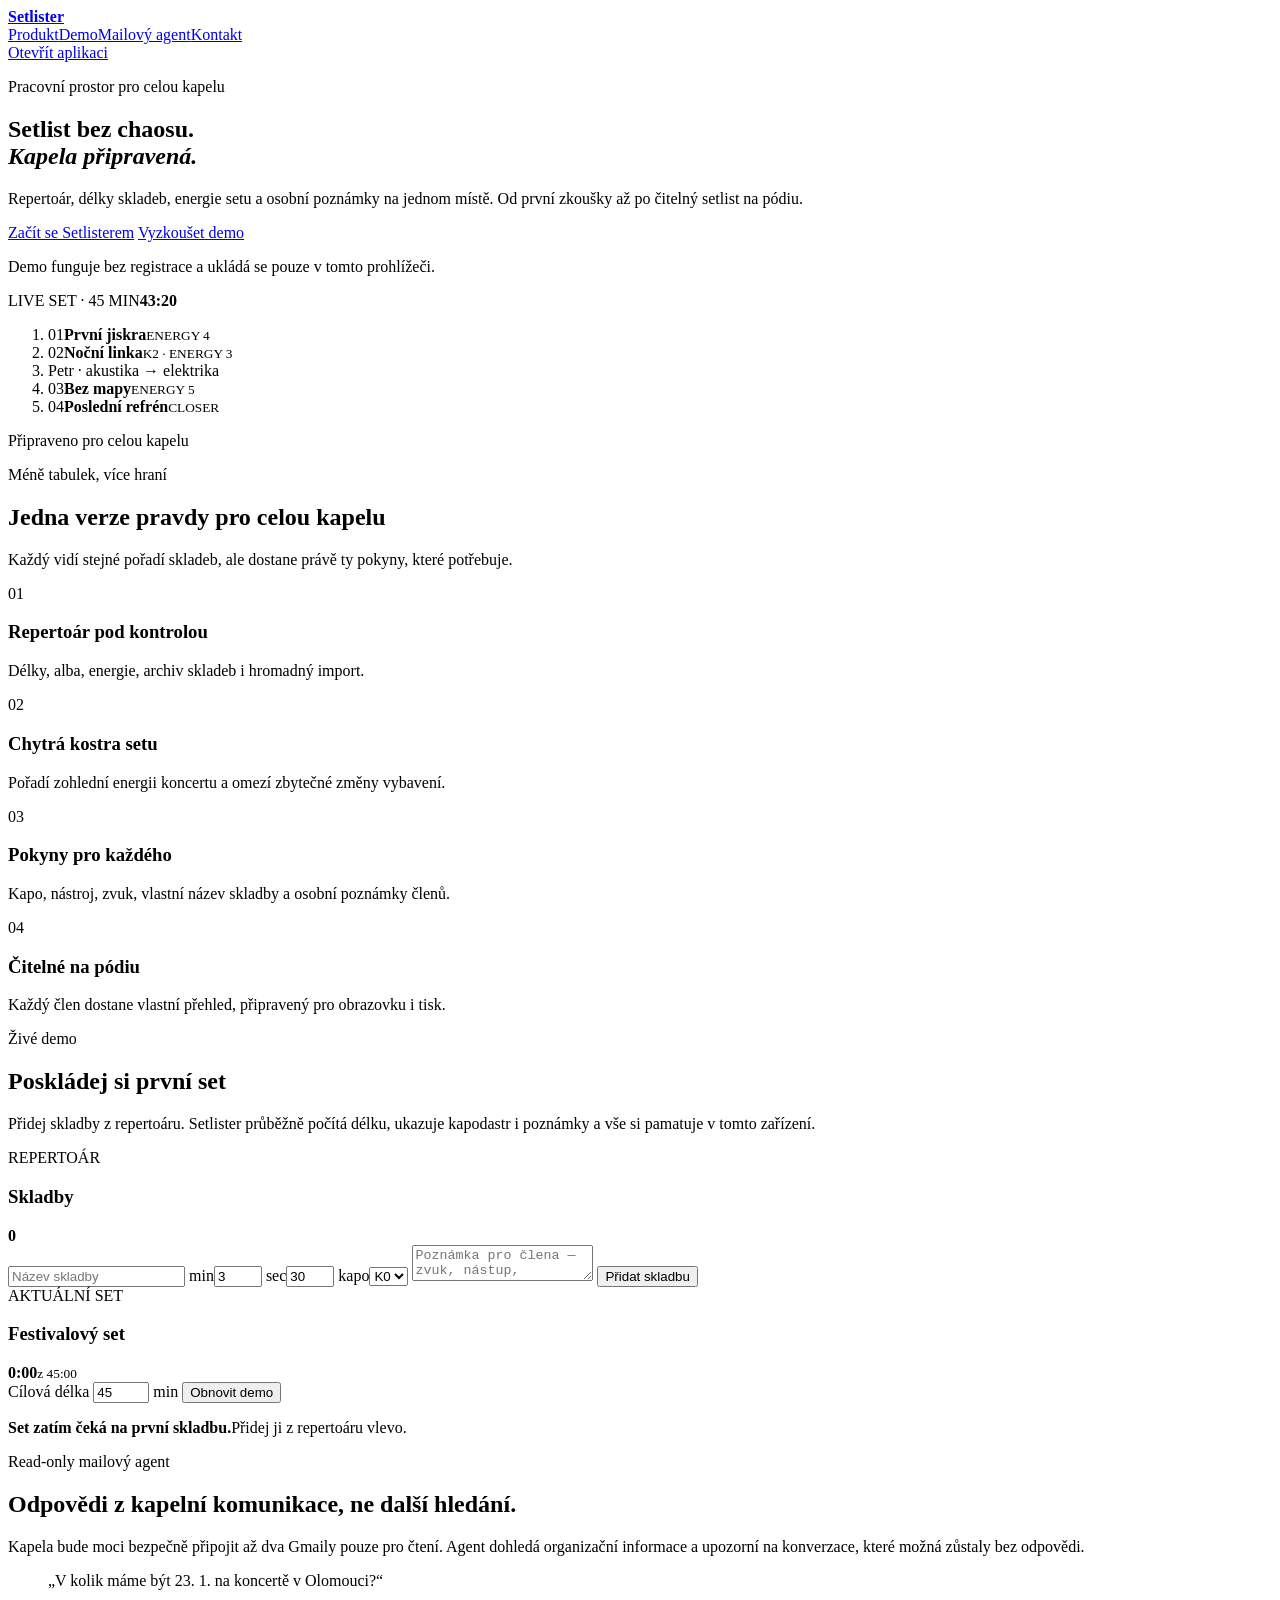
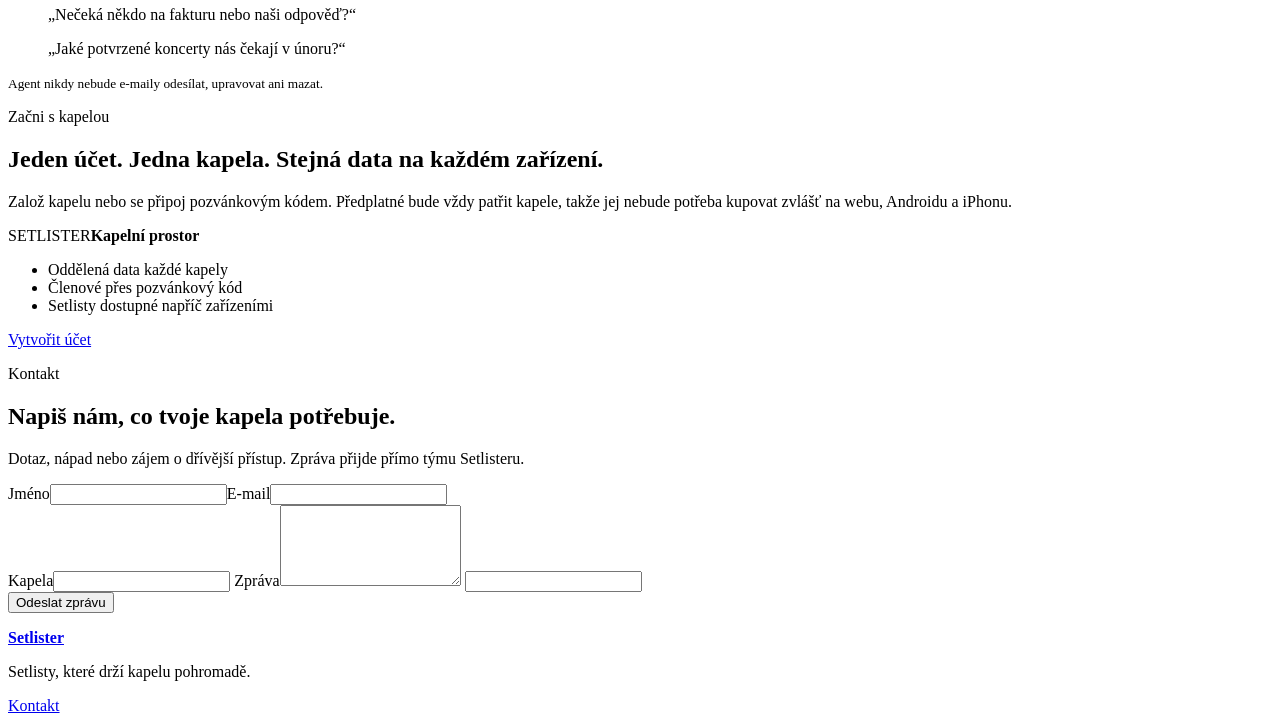
==== commit 92fb0de5: "Add public accounts, bands, and Setlister brand" ====
--- a/setlister/index.html
+++ b/setlister/index.html
@@ -6,36 +6,34 @@
   <meta name="theme-color" content="#0c0d0e">
   <meta name="description" content="Setlister pomáhá kapelám skládat setlisty, hlídat délku koncertu a připravit čitelné podklady pro každého člena.">
   <title>Setlister — setlist bez chaosu</title>
-  <link rel="icon" href="mvp-icon.svg" type="image/svg+xml">
-  <link rel="apple-touch-icon" href="mvp-icon-192.png">
-  <link rel="manifest" href="manifest.webmanifest?v=0.6.0">
-  <link rel="stylesheet" href="mvp.css?v=0.6.0">
+  <link rel="icon" href="/brand/logo-mark.svg" type="image/svg+xml">
+  <link rel="apple-touch-icon" href="/mvp-icon-192.png">
+  <link rel="manifest" href="/manifest.webmanifest?v=0.7.0">
+  <link rel="stylesheet" href="/mvp.css?v=0.7.0">
 </head>
 <body>
   <header class="site-header">
-    <a class="wordmark" href="#top" aria-label="Setlister — domů"><span class="brand-mark">S</span><strong>Setlister</strong></a>
+    <a class="wordmark" href="#top" aria-label="Setlister — domů"><img src="/brand/logo-mark.svg" alt=""><strong>Setlister</strong></a>
     <nav aria-label="Hlavní navigace">
-      <a href="#produkt">Produkt</a>
-      <a href="#demo">Demo</a>
-      <a href="#early-access">Early access</a>
+      <a href="#produkt">Produkt</a><a href="#demo">Demo</a><a href="#agent">Mailový agent</a><a href="#kontakt">Kontakt</a>
     </nav>
-    <button class="button button-quiet" id="installApp" type="button" hidden>Nainstalovat</button>
+    <a class="button button-primary header-cta" href="https://app.setlister.cz">Otevřít aplikaci</a>
   </header>
 
   <main id="top">
     <section class="hero">
       <div class="hero-copy">
-        <p class="eyebrow">Setlist studio pro celou kapelu</p>
+        <p class="eyebrow">Pracovní prostor pro celou kapelu</p>
         <h1>Setlist bez chaosu.<br><em>Kapela připravená.</em></h1>
-        <p class="hero-lead">Repertoár, délky skladeb, energie setu a osobní poznámky na jednom místě. Od první zkoušky až po papír ležící na pódiu.</p>
+        <p class="hero-lead">Repertoár, délky skladeb, energie setu a osobní poznámky na jednom místě. Od první zkoušky až po čitelný setlist na pódiu.</p>
         <div class="hero-actions">
-          <a class="button button-primary" href="#demo">Vyzkoušet živé demo</a>
-          <a class="button button-quiet" href="#produkt">Jak to funguje</a>
+          <a class="button button-primary" href="https://app.setlister.cz">Začít se Setlisterem</a>
+          <a class="button button-quiet" href="#demo">Vyzkoušet demo</a>
         </div>
-        <p class="microcopy">Demo se ukládá jen v tomto prohlížeči. Bez registrace.</p>
+        <p class="microcopy">Demo funguje bez registrace a ukládá se pouze v tomto prohlížeči.</p>
       </div>
       <div class="hero-stage" aria-label="Ukázka sestaveného setlistu">
-        <div class="stage-glow"></div>
+        <div class="stage-grid"></div>
         <div class="set-card">
           <header><span>LIVE SET · 45 MIN</span><b>43:20</b></header>
           <ol>
@@ -45,47 +43,42 @@
             <li><span>03</span><strong>Bez mapy</strong><small>ENERGY 5</small></li>
             <li><span>04</span><strong>Poslední refrén</strong><small>CLOSER</small></li>
           </ol>
-          <footer><i></i><span>Připraveno pro 6 členů</span></footer>
+          <footer><i></i><span>Připraveno pro celou kapelu</span></footer>
         </div>
       </div>
     </section>
 
     <section class="product-section" id="produkt">
       <div class="section-intro">
-        <p class="eyebrow">Méně tabulek, více hraní</p>
-        <h2>Jedna verze pravdy pro celou kapelu</h2>
+        <div><p class="eyebrow">Méně tabulek, více hraní</p><h2>Jedna verze pravdy pro celou kapelu</h2></div>
         <p>Každý vidí stejné pořadí skladeb, ale dostane právě ty pokyny, které potřebuje.</p>
       </div>
       <div class="feature-grid">
         <article><span>01</span><h3>Repertoár pod kontrolou</h3><p>Délky, alba, energie, archiv skladeb i hromadný import.</p></article>
         <article><span>02</span><h3>Chytrá kostra setu</h3><p>Pořadí zohlední energii koncertu a omezí zbytečné změny vybavení.</p></article>
-        <article><span>03</span><h3>Pokyny pro každého</h3><p>Kapo, nástroj, zvuk, vlastní název skladby a poznámky členů.</p></article>
-        <article><span>04</span><h3>Čitelné na pódiu</h3><p>Setlisty a podklady pro ladiče připravené na tisk jedním kliknutím.</p></article>
+        <article><span>03</span><h3>Pokyny pro každého</h3><p>Kapo, nástroj, zvuk, vlastní název skladby a osobní poznámky členů.</p></article>
+        <article><span>04</span><h3>Čitelné na pódiu</h3><p>Každý člen dostane vlastní přehled, připravený pro obrazovku i tisk.</p></article>
       </div>
     </section>
 
     <section class="demo-section" id="demo">
       <div class="section-intro demo-intro">
-        <div>
-          <p class="eyebrow">Funkční MVP</p>
-          <h2>Poskládej si první set</h2>
-        </div>
-        <p>Přidej skladby z repertoáru. Setlister průběžně počítá délku a vše si pamatuje v tomto zařízení.</p>
+        <div><p class="eyebrow">Živé demo</p><h2>Poskládej si první set</h2></div>
+        <p>Přidej skladby z repertoáru. Setlister průběžně počítá délku, ukazuje kapodastr i poznámky a vše si pamatuje v tomto zařízení.</p>
       </div>
-
       <div class="demo-app">
         <section class="demo-panel repertoire-panel" aria-labelledby="repertoireTitle">
           <header class="panel-title"><div><span>REPERTOÁR</span><h3 id="repertoireTitle">Skladby</h3></div><b id="repertoireCount">0</b></header>
           <form class="song-form" id="songForm">
             <input id="songTitle" type="text" maxlength="60" placeholder="Název skladby" aria-label="Název skladby" required>
-            <input id="songMinutes" type="number" min="0" max="30" value="3" aria-label="Minuty" required>
-            <span>:</span>
-            <input id="songSeconds" type="number" min="0" max="59" value="30" aria-label="Sekundy" required>
-            <button type="submit" aria-label="Přidat skladbu">＋</button>
+            <label class="compact-field"><span>min</span><input id="songMinutes" type="number" min="0" max="30" value="3" aria-label="Minuty" required></label>
+            <label class="compact-field"><span>sec</span><input id="songSeconds" type="number" min="0" max="59" value="30" aria-label="Sekundy" required></label>
+            <label class="compact-field capo-field"><span>kapo</span><select id="songCapo" aria-label="Kapodastr"><option value="0">K0</option><option value="1">K1</option><option value="2">K2</option><option value="3">K3</option><option value="4">K4</option><option value="5">K5</option><option value="6">K6</option><option value="7">K7</option></select></label>
+            <textarea id="songNote" maxlength="160" rows="2" placeholder="Poznámka pro člena — zvuk, nástup, nástroj…" aria-label="Poznámka ke skladbě"></textarea>
+            <button type="submit">Přidat skladbu</button>
           </form>
           <div class="demo-list" id="repertoireList"></div>
         </section>
-
         <section class="demo-panel set-panel" aria-labelledby="setTitle">
           <header class="set-header">
             <div><span>AKTUÁLNÍ SET</span><h3 id="setTitle">Festivalový set</h3></div>
@@ -102,28 +95,53 @@
       </div>
     </section>
 
-    <section class="early-section" id="early-access">
+    <section class="agent-section" id="agent">
+      <div class="agent-copy">
+        <p class="eyebrow">Read-only mailový agent</p>
+        <h2>Odpovědi z kapelní komunikace, ne další hledání.</h2>
+        <p>Kapela bude moci bezpečně připojit až dva Gmaily pouze pro čtení. Agent dohledá organizační informace a upozorní na konverzace, které možná zůstaly bez odpovědi.</p>
+      </div>
+      <div class="question-stack" aria-label="Příklady dotazů">
+        <blockquote>„V kolik máme být 23. 1. na koncertě v Olomouci?“</blockquote>
+        <blockquote>„Nečeká někdo na fakturu nebo naši odpověď?“</blockquote>
+        <blockquote>„Jaké potvrzené koncerty nás čekají v únoru?“</blockquote>
+        <small>Agent nikdy nebude e-maily odesílat, upravovat ani mazat.</small>
+      </div>
+    </section>
+
+    <section class="early-section">
       <div>
-        <p class="eyebrow">Early access</p>
-        <h2>Postavíme placený Setlister s kapelami, ne vedle nich.</h2>
-        <p>Obecná verze připravuje oddělené účty kapel, bezpečné sdílení, cloudovou synchronizaci a později také stageplan a rider. Cena bude oznámena před spuštěním placeného provozu.</p>
+        <p class="eyebrow">Začni s kapelou</p>
+        <h2>Jeden účet. Jedna kapela. Stejná data na každém zařízení.</h2>
+        <p>Založ kapelu nebo se připoj pozvánkovým kódem. Předplatné bude vždy patřit kapele, takže jej nebude potřeba kupovat zvlášť na webu, Androidu a iPhonu.</p>
       </div>
       <div class="access-card">
-        <span>PRVNÍ KAPELY</span>
-        <strong>Early access</strong>
-        <ul><li>Vlastní kapelní prostor</li><li>Kompletní setlistový workflow</li><li>Přímý vliv na další funkce</li></ul>
-        <a class="button button-primary" href="mailto:propadleek@gmail.com?subject=Setlister%20early%20access&body=Ahoj%2C%20m%C3%A1me%20z%C3%A1jem%20o%20early%20access%20pro%20kapelu%3A%20">Mám zájem</a>
+        <span>SETLISTER</span><strong>Kapelní prostor</strong>
+        <ul><li>Oddělená data každé kapely</li><li>Členové přes pozvánkový kód</li><li>Setlisty dostupné napříč zařízeními</li></ul>
+        <a class="button button-primary" href="https://app.setlister.cz">Vytvořit účet</a>
       </div>
+    </section>
+
+    <section class="contact-section" id="kontakt">
+      <div>
+        <p class="eyebrow">Kontakt</p><h2>Napiš nám, co tvoje kapela potřebuje.</h2>
+        <p>Dotaz, nápad nebo zájem o dřívější přístup. Zpráva přijde přímo týmu Setlisteru.</p>
+      </div>
+      <form class="contact-form" id="contactForm">
+        <div class="form-grid"><label>Jméno<input name="name" maxlength="80" autocomplete="name" required></label><label>E-mail<input name="email" type="email" maxlength="160" autocomplete="email" required></label></div>
+        <label>Kapela<input name="band" maxlength="120" autocomplete="organization"></label>
+        <label>Zpráva<textarea name="message" rows="5" maxlength="3000" required></textarea></label>
+        <input class="honeypot" name="website" tabindex="-1" autocomplete="off" aria-hidden="true">
+        <div class="contact-submit"><button class="button button-primary" type="submit">Odeslat zprávu</button><p id="contactStatus" role="status" aria-live="polite"></p></div>
+      </form>
     </section>
   </main>
 
   <footer class="site-footer">
-    <a class="wordmark" href="#top"><span class="brand-mark">S</span><strong>Setlister</strong></a>
-    <p>MVP ve vývoji · setlister.cz</p>
-    <a href="mailto:propadleek@gmail.com">Kontakt</a>
+    <a class="wordmark" href="#top"><img src="/brand/logo-mark.svg" alt=""><strong>Setlister</strong></a>
+    <p>Setlisty, které drží kapelu pohromadě.</p><a href="#kontakt">Kontakt</a>
   </footer>
-
   <div class="toast" id="toast" role="status" aria-live="polite"></div>
-  <script src="mvp.js?v=0.6.0"></script>
+  <script src="/mvp.js?v=0.7.0"></script>
 </body>
 </html>
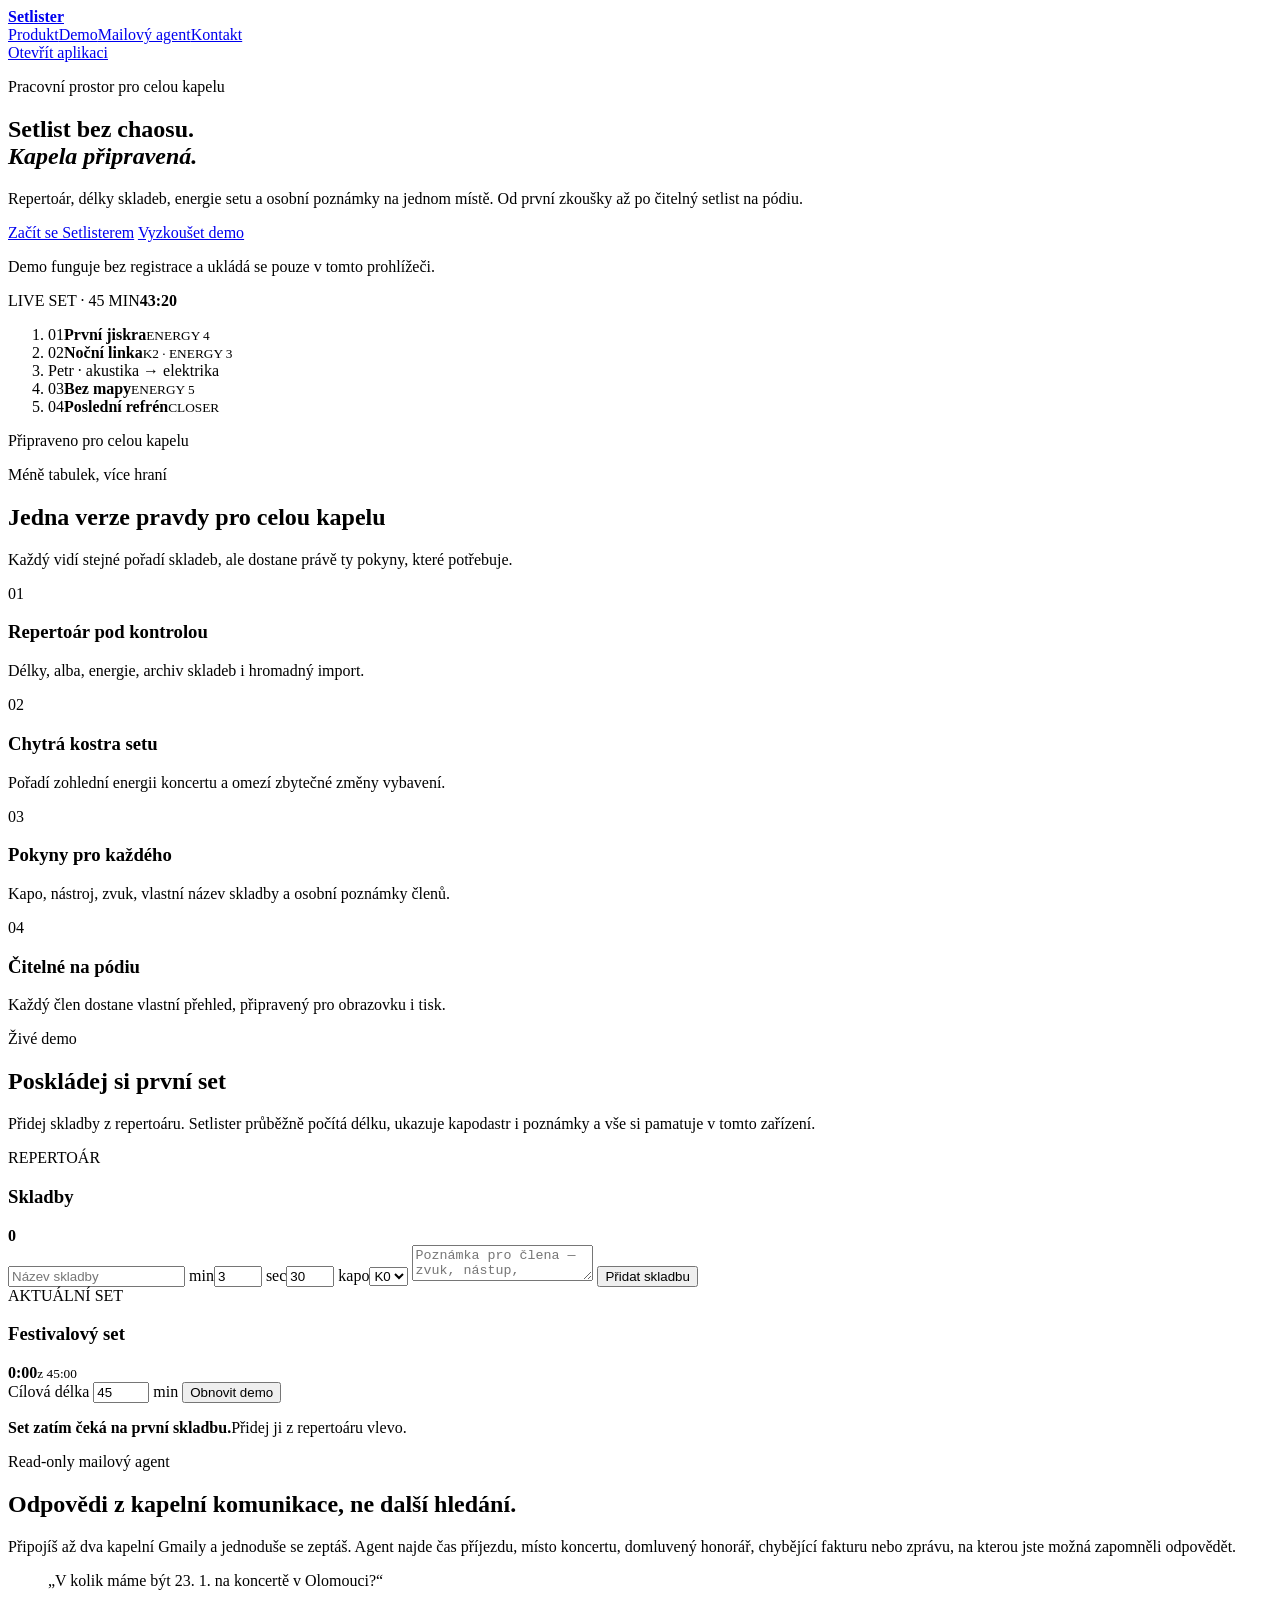
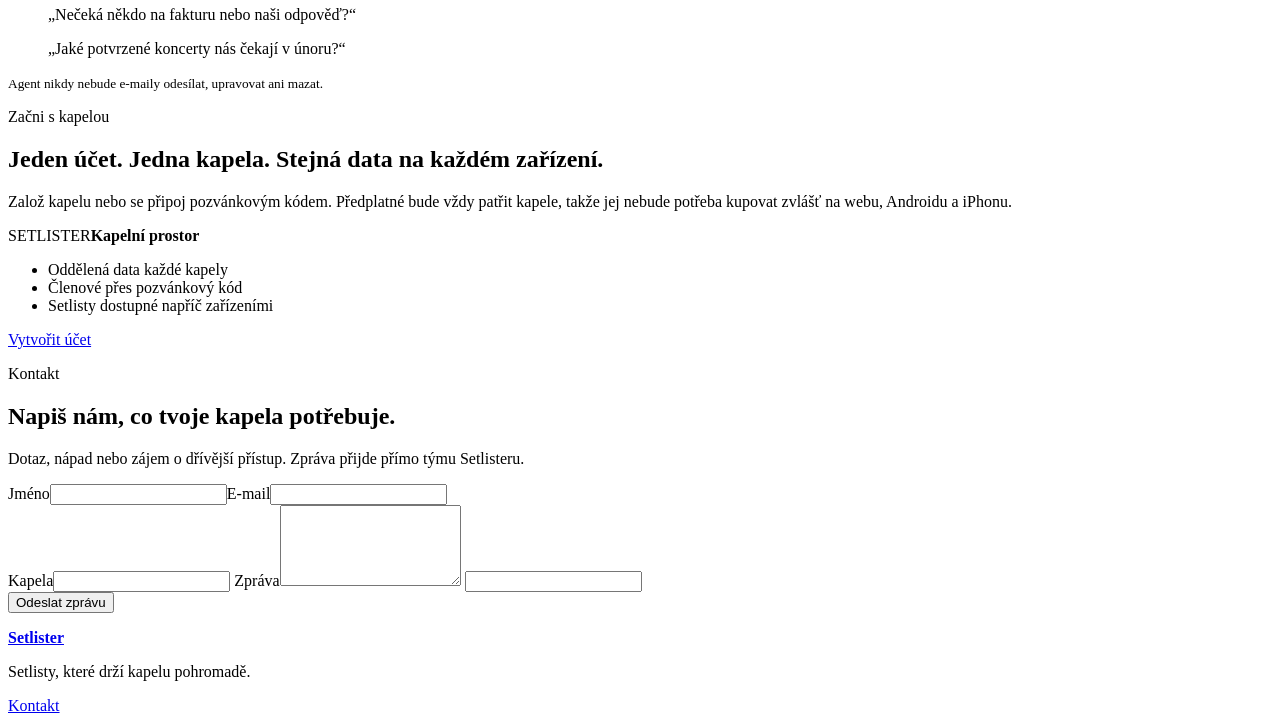
==== commit 707179d0: "Fix multi-instrument member profiles" ====
--- a/setlister/index.html
+++ b/setlister/index.html
@@ -99,7 +99,7 @@
       <div class="agent-copy">
         <p class="eyebrow">Read-only mailový agent</p>
         <h2>Odpovědi z kapelní komunikace, ne další hledání.</h2>
-        <p>Kapela bude moci bezpečně připojit až dva Gmaily pouze pro čtení. Agent dohledá organizační informace a upozorní na konverzace, které možná zůstaly bez odpovědi.</p>
+        <p>Připojíš až dva kapelní Gmaily a jednoduše se zeptáš. Agent najde čas příjezdu, místo koncertu, domluvený honorář, chybějící fakturu nebo zprávu, na kterou jste možná zapomněli odpovědět.</p>
       </div>
       <div class="question-stack" aria-label="Příklady dotazů">
         <blockquote>„V kolik máme být 23. 1. na koncertě v Olomouci?“</blockquote>
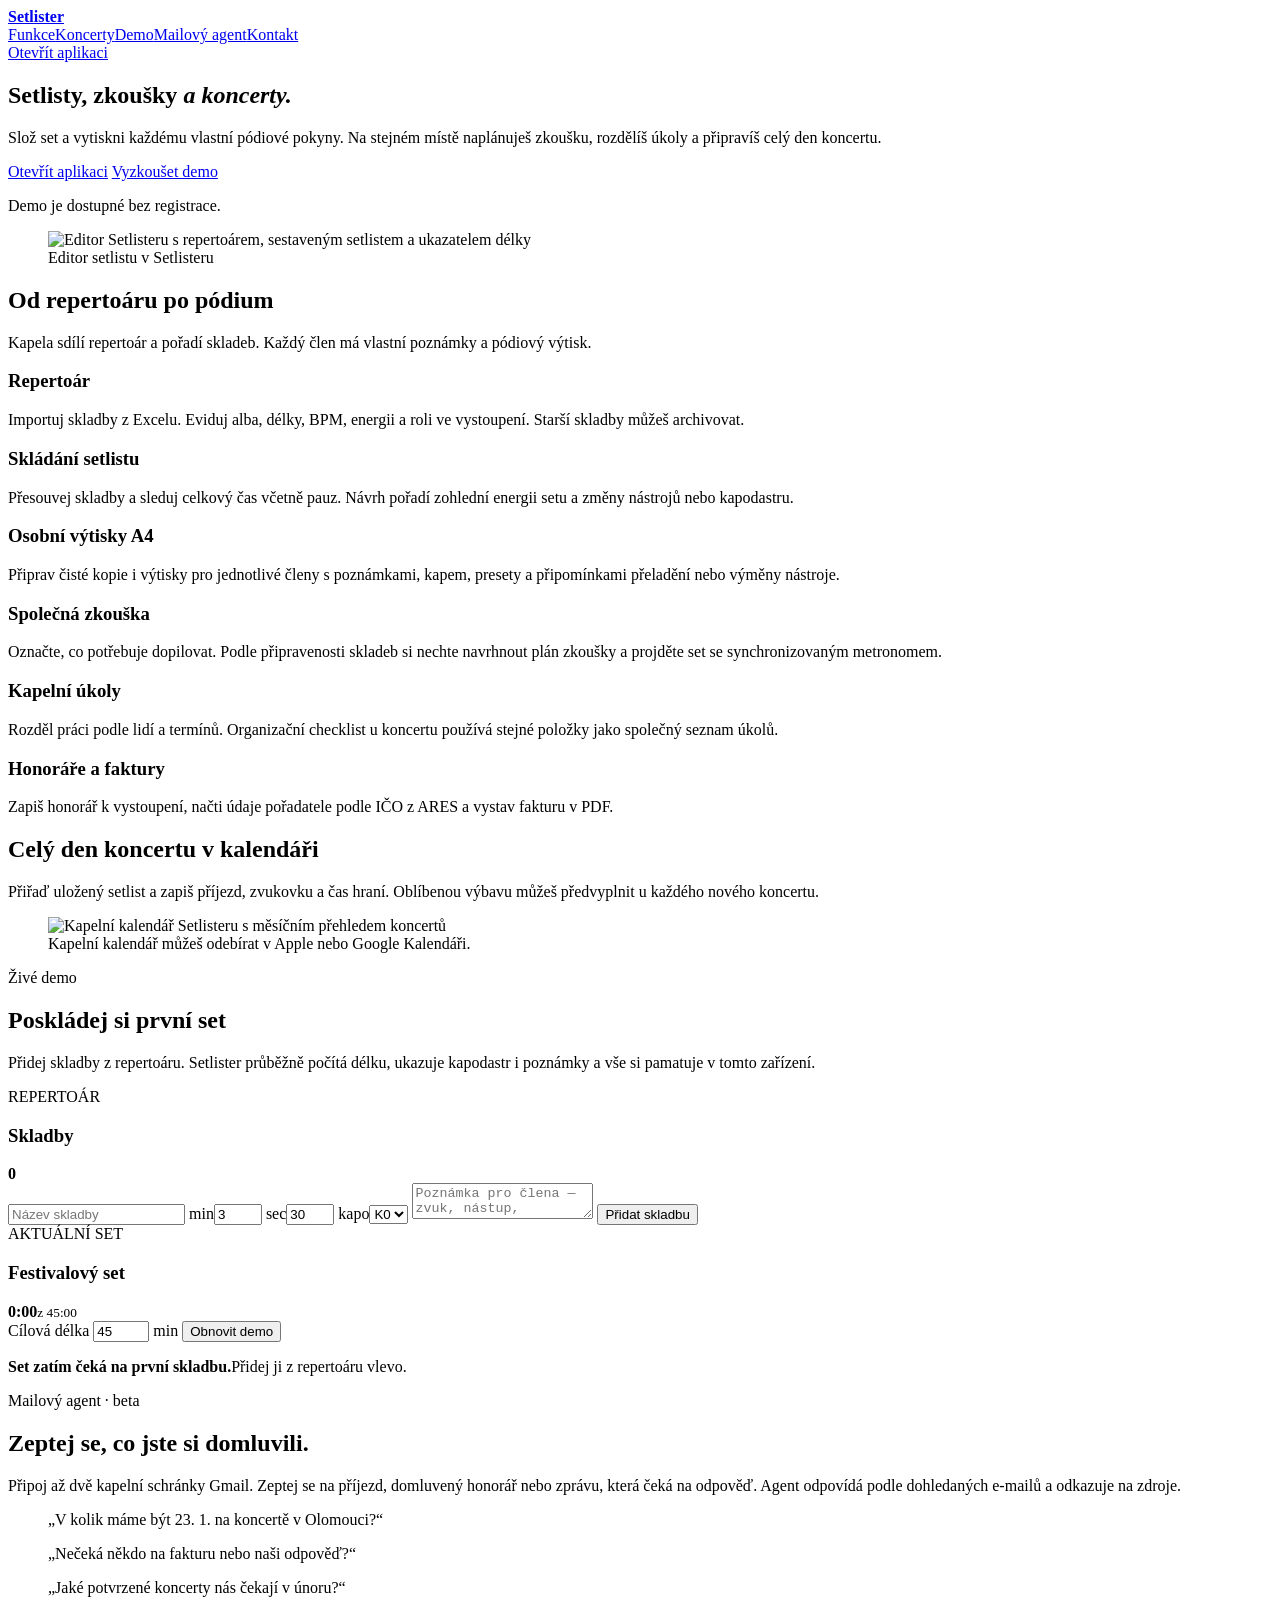
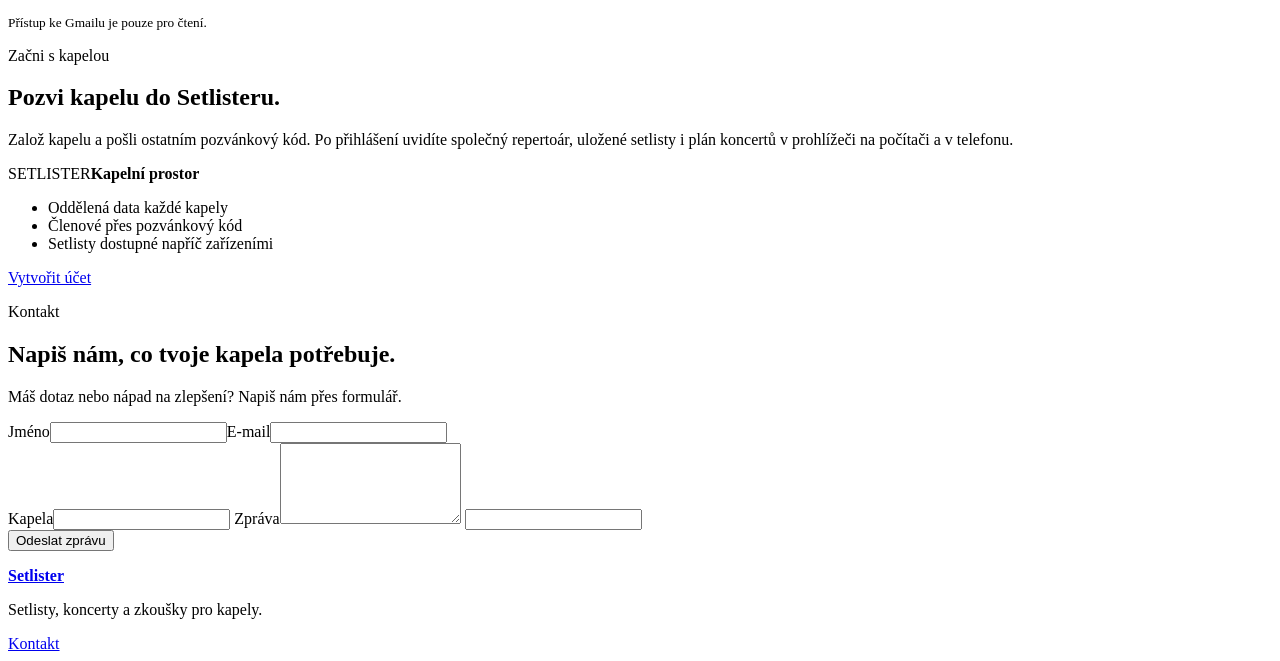
==== commit 84896251: "Refresh Setlister marketing with current features" ====
--- a/setlister/index.html
+++ b/setlister/index.html
@@ -4,18 +4,18 @@
   <meta charset="utf-8">
   <meta name="viewport" content="width=device-width, initial-scale=1">
   <meta name="theme-color" content="#0c0d0e">
-  <meta name="description" content="Setlister pomáhá kapelám skládat setlisty, hlídat délku koncertu a připravit čitelné podklady pro každého člena.">
-  <title>Setlister — setlist bez chaosu</title>
+  <meta name="description" content="Skládej setlisty, připrav osobní podklady na pódium a spravuj koncerty, zkoušky, úkoly i faktury v jednom kapelním prostoru.">
+  <title>Setlister — setlisty, koncerty a zkoušky pro kapely</title>
   <link rel="icon" href="/brand/logo-mark.svg" type="image/svg+xml">
   <link rel="apple-touch-icon" href="/mvp-icon-192.png">
-  <link rel="manifest" href="/manifest.webmanifest?v=0.7.0">
-  <link rel="stylesheet" href="/mvp.css?v=0.7.0">
+  <link rel="manifest" href="/manifest.webmanifest?v=0.8.0">
+  <link rel="stylesheet" href="/mvp.css?v=0.8.0">
 </head>
 <body>
   <header class="site-header">
     <a class="wordmark" href="#top" aria-label="Setlister — domů"><img src="/brand/logo-mark.svg" alt=""><strong>Setlister</strong></a>
     <nav aria-label="Hlavní navigace">
-      <a href="#produkt">Produkt</a><a href="#demo">Demo</a><a href="#agent">Mailový agent</a><a href="#kontakt">Kontakt</a>
+      <a href="#produkt">Funkce</a><a href="#koncerty">Koncerty</a><a href="#demo">Demo</a><a href="#agent">Mailový agent</a><a href="#kontakt">Kontakt</a>
     </nav>
     <a class="button button-primary header-cta" href="https://app.setlister.cz">Otevřít aplikaci</a>
   </header>
@@ -23,42 +23,44 @@
   <main id="top">
     <section class="hero">
       <div class="hero-copy">
-        <p class="eyebrow">Pracovní prostor pro celou kapelu</p>
-        <h1>Setlist bez chaosu.<br><em>Kapela připravená.</em></h1>
-        <p class="hero-lead">Repertoár, délky skladeb, energie setu a osobní poznámky na jednom místě. Od první zkoušky až po čitelný setlist na pódiu.</p>
+        <h1>Setlisty, zkoušky <em>a koncerty.</em></h1>
+        <p class="hero-lead">Slož set a vytiskni každému vlastní pódiové pokyny. Na stejném místě naplánuješ zkoušku, rozdělíš úkoly a připravíš celý den koncertu.</p>
         <div class="hero-actions">
-          <a class="button button-primary" href="https://app.setlister.cz">Začít se Setlisterem</a>
+          <a class="button button-primary" href="https://app.setlister.cz">Otevřít aplikaci</a>
           <a class="button button-quiet" href="#demo">Vyzkoušet demo</a>
         </div>
-        <p class="microcopy">Demo funguje bez registrace a ukládá se pouze v tomto prohlížeči.</p>
+        <p class="microcopy">Demo je dostupné bez registrace.</p>
       </div>
-      <div class="hero-stage" aria-label="Ukázka sestaveného setlistu">
-        <div class="stage-grid"></div>
-        <div class="set-card">
-          <header><span>LIVE SET · 45 MIN</span><b>43:20</b></header>
-          <ol>
-            <li><span>01</span><strong>První jiskra</strong><small>ENERGY 4</small></li>
-            <li><span>02</span><strong>Noční linka</strong><small>K2 · ENERGY 3</small></li>
-            <li class="transition">Petr · akustika → elektrika</li>
-            <li><span>03</span><strong>Bez mapy</strong><small>ENERGY 5</small></li>
-            <li><span>04</span><strong>Poslední refrén</strong><small>CLOSER</small></li>
-          </ol>
-          <footer><i></i><span>Připraveno pro celou kapelu</span></footer>
-        </div>
-      </div>
+      <figure class="product-preview hero-preview">
+        <img src="/brand/preview-setlist.jpg" width="1100" height="605" alt="Editor Setlisteru s repertoárem, sestaveným setlistem a ukazatelem délky">
+        <figcaption>Editor setlistu v Setlisteru</figcaption>
+      </figure>
     </section>
 
     <section class="product-section" id="produkt">
       <div class="section-intro">
-        <div><p class="eyebrow">Méně tabulek, více hraní</p><h2>Jedna verze pravdy pro celou kapelu</h2></div>
-        <p>Každý vidí stejné pořadí skladeb, ale dostane právě ty pokyny, které potřebuje.</p>
+        <div><h2>Od repertoáru po pódium</h2></div>
+        <p>Kapela sdílí repertoár a pořadí skladeb. Každý člen má vlastní poznámky a pódiový výtisk.</p>
       </div>
       <div class="feature-grid">
-        <article><span>01</span><h3>Repertoár pod kontrolou</h3><p>Délky, alba, energie, archiv skladeb i hromadný import.</p></article>
-        <article><span>02</span><h3>Chytrá kostra setu</h3><p>Pořadí zohlední energii koncertu a omezí zbytečné změny vybavení.</p></article>
-        <article><span>03</span><h3>Pokyny pro každého</h3><p>Kapo, nástroj, zvuk, vlastní název skladby a osobní poznámky členů.</p></article>
-        <article><span>04</span><h3>Čitelné na pódiu</h3><p>Každý člen dostane vlastní přehled, připravený pro obrazovku i tisk.</p></article>
+        <article><h3>Repertoár</h3><p>Importuj skladby z Excelu. Eviduj alba, délky, BPM, energii a roli ve vystoupení. Starší skladby můžeš archivovat.</p></article>
+        <article><h3>Skládání setlistu</h3><p>Přesouvej skladby a sleduj celkový čas včetně pauz. Návrh pořadí zohlední energii setu a změny nástrojů nebo kapodastru.</p></article>
+        <article><h3>Osobní výtisky A4</h3><p>Připrav čisté kopie i výtisky pro jednotlivé členy s poznámkami, kapem, presety a připomínkami přeladění nebo výměny nástroje.</p></article>
+        <article><h3>Společná zkouška</h3><p>Označte, co potřebuje dopilovat. Podle připravenosti skladeb si nechte navrhnout plán zkoušky a projděte set se synchronizovaným metronomem.</p></article>
+        <article><h3>Kapelní úkoly</h3><p>Rozděl práci podle lidí a termínů. Organizační checklist u koncertu používá stejné položky jako společný seznam úkolů.</p></article>
+        <article><h3>Honoráře a faktury</h3><p>Zapiš honorář k vystoupení, načti údaje pořadatele podle IČO z ARES a vystav fakturu v PDF.</p></article>
       </div>
+    </section>
+
+    <section class="product-section concert-section" id="koncerty">
+      <div class="section-intro">
+        <div><h2>Celý den koncertu v kalendáři</h2></div>
+        <p>Přiřaď uložený setlist a zapiš příjezd, zvukovku a čas hraní. Oblíbenou výbavu můžeš předvyplnit u každého nového koncertu.</p>
+      </div>
+      <figure class="product-preview calendar-preview">
+        <img src="/brand/preview-kalendar.jpg" width="1098" height="641" loading="lazy" alt="Kapelní kalendář Setlisteru s měsíčním přehledem koncertů">
+        <figcaption>Kapelní kalendář můžeš odebírat v Apple nebo Google Kalendáři.</figcaption>
+      </figure>
     </section>
 
     <section class="demo-section" id="demo">
@@ -97,23 +99,23 @@
 
     <section class="agent-section" id="agent">
       <div class="agent-copy">
-        <p class="eyebrow">Read-only mailový agent</p>
-        <h2>Odpovědi z kapelní komunikace, ne další hledání.</h2>
-        <p>Připojíš až dva kapelní Gmaily a jednoduše se zeptáš. Agent najde čas příjezdu, místo koncertu, domluvený honorář, chybějící fakturu nebo zprávu, na kterou jste možná zapomněli odpovědět.</p>
+        <p class="eyebrow">Mailový agent · beta</p>
+        <h2>Zeptej se, co jste si domluvili.</h2>
+        <p>Připoj až dvě kapelní schránky Gmail. Zeptej se na příjezd, domluvený honorář nebo zprávu, která čeká na odpověď. Agent odpovídá podle dohledaných e-mailů a odkazuje na zdroje.</p>
       </div>
       <div class="question-stack" aria-label="Příklady dotazů">
         <blockquote>„V kolik máme být 23. 1. na koncertě v Olomouci?“</blockquote>
         <blockquote>„Nečeká někdo na fakturu nebo naši odpověď?“</blockquote>
         <blockquote>„Jaké potvrzené koncerty nás čekají v únoru?“</blockquote>
-        <small>Agent nikdy nebude e-maily odesílat, upravovat ani mazat.</small>
+        <small>Přístup ke Gmailu je pouze pro čtení.</small>
       </div>
     </section>
 
     <section class="early-section">
       <div>
         <p class="eyebrow">Začni s kapelou</p>
-        <h2>Jeden účet. Jedna kapela. Stejná data na každém zařízení.</h2>
-        <p>Založ kapelu nebo se připoj pozvánkovým kódem. Předplatné bude vždy patřit kapele, takže jej nebude potřeba kupovat zvlášť na webu, Androidu a iPhonu.</p>
+        <h2>Pozvi kapelu do Setlisteru.</h2>
+        <p>Založ kapelu a pošli ostatním pozvánkový kód. Po přihlášení uvidíte společný repertoár, uložené setlisty i plán koncertů v prohlížeči na počítači a v telefonu.</p>
       </div>
       <div class="access-card">
         <span>SETLISTER</span><strong>Kapelní prostor</strong>
@@ -125,7 +127,7 @@
     <section class="contact-section" id="kontakt">
       <div>
         <p class="eyebrow">Kontakt</p><h2>Napiš nám, co tvoje kapela potřebuje.</h2>
-        <p>Dotaz, nápad nebo zájem o dřívější přístup. Zpráva přijde přímo týmu Setlisteru.</p>
+        <p>Máš dotaz nebo nápad na zlepšení? Napiš nám přes formulář.</p>
       </div>
       <form class="contact-form" id="contactForm">
         <div class="form-grid"><label>Jméno<input name="name" maxlength="80" autocomplete="name" required></label><label>E-mail<input name="email" type="email" maxlength="160" autocomplete="email" required></label></div>
@@ -139,9 +141,9 @@
 
   <footer class="site-footer">
     <a class="wordmark" href="#top"><img src="/brand/logo-mark.svg" alt=""><strong>Setlister</strong></a>
-    <p>Setlisty, které drží kapelu pohromadě.</p><a href="#kontakt">Kontakt</a>
+    <p>Setlisty, koncerty a zkoušky pro kapely.</p><a href="#kontakt">Kontakt</a>
   </footer>
   <div class="toast" id="toast" role="status" aria-live="polite"></div>
-  <script src="/mvp.js?v=0.7.0"></script>
+  <script src="/mvp.js?v=0.8.0"></script>
 </body>
 </html>
